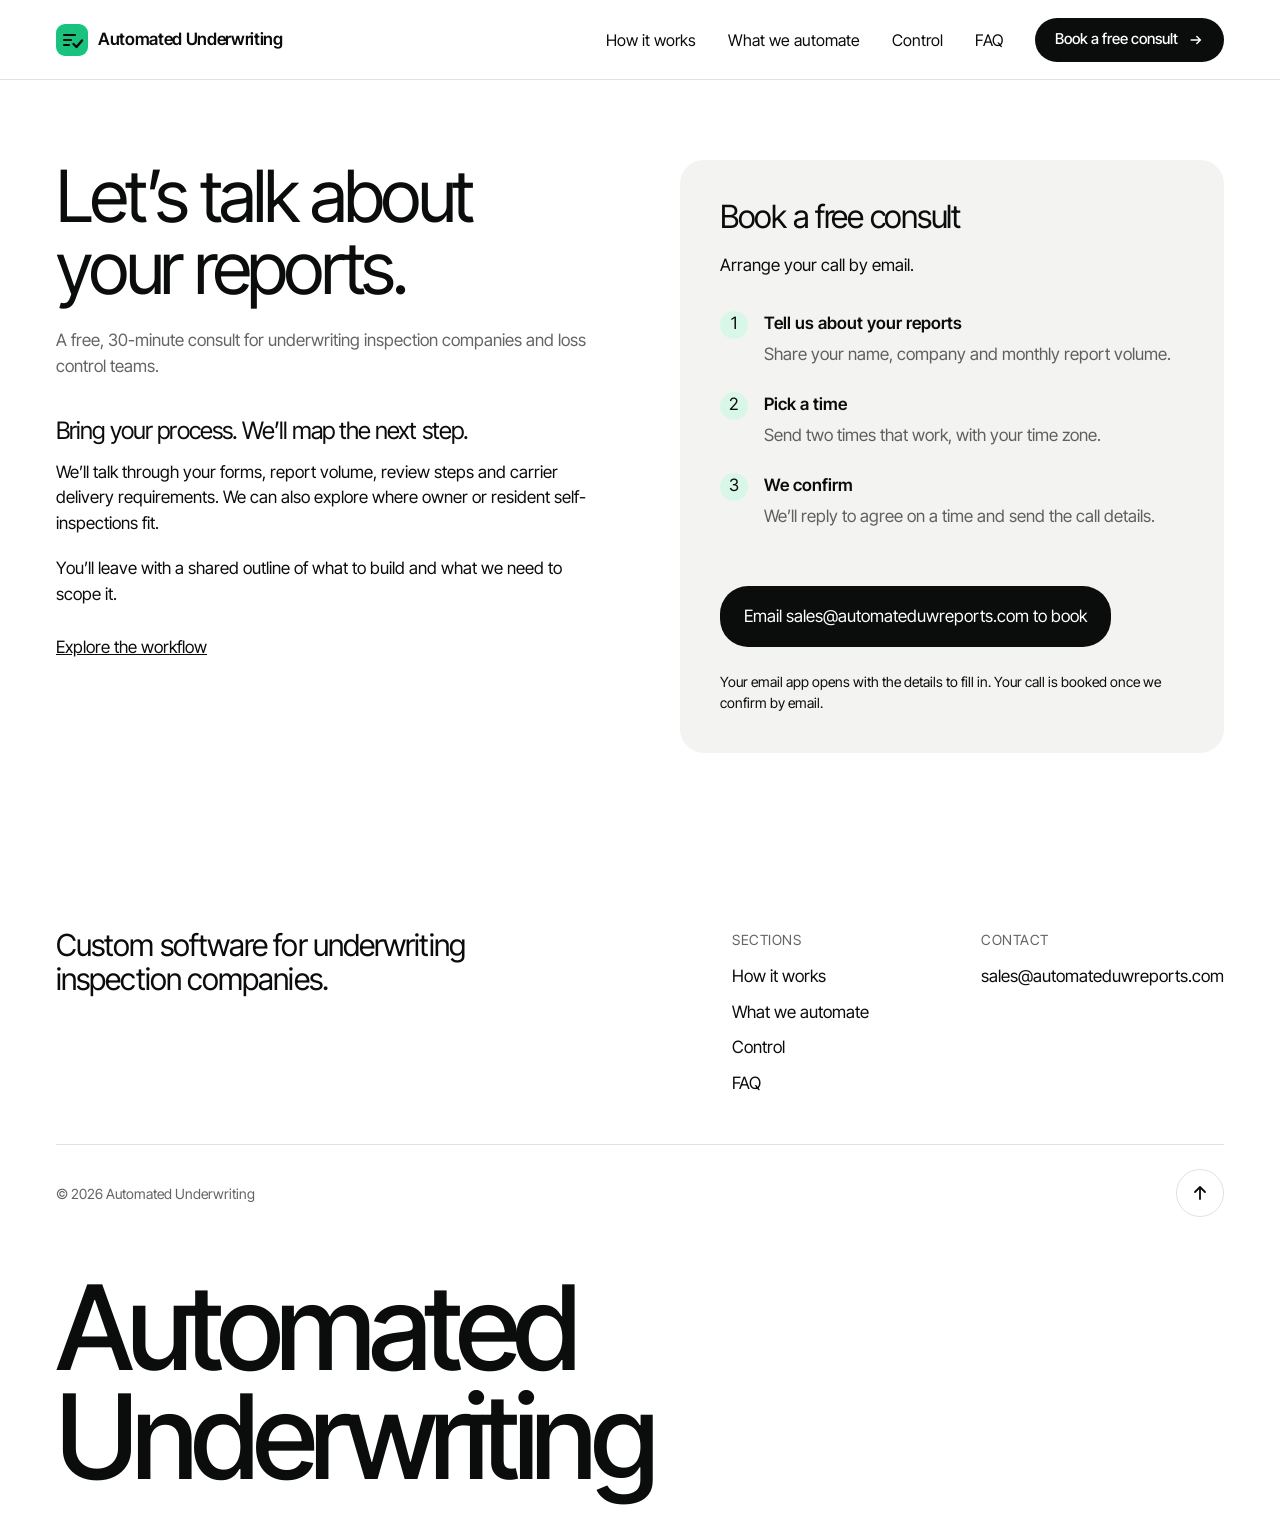
==== book/index.html @ 65e5fcd8 "Publish landing page: carrier integrations, self-inspection, every form type, Book a free consult Bu" ====
<!doctype html>
<html lang="en">
<head>
<meta charset="utf-8">
<meta name="viewport" content="width=device-width, initial-scale=1">
<title>Book a free consult | Automated Underwriting</title>
<meta name="description" content="A 30-minute conversation about your inspection reports, carrier requirements and review process.">
<meta property="og:title" content="Book a free consult | Automated Underwriting">
<meta property="og:description" content="A 30-minute conversation about your inspection reports, carrier requirements and review process.">
<meta property="og:type" content="website">
<meta property="og:url" content="https://automateduwreports.com/book/">
<meta name="theme-color" content="#0B0C0C">
<link rel="canonical" href="https://automateduwreports.com/book/">
<link rel="icon" href="/favicon.svg" type="image/svg+xml">
<link rel="preload" href="/assets/fonts/inter-tight-latin.woff2" as="font" type="font/woff2" crossorigin>
<style>@font-face{font-family:"Inter Tight";font-style:normal;font-weight:400 600;font-display:swap;src:url("/assets/fonts/inter-tight-latin.woff2") format("woff2")}:root{--aur-paper:#FFFFFF;--aur-ink:#0B0C0C;--aur-ink-muted:rgba(11,12,12,.64);--aur-ink-faint:rgba(11,12,12,.5);--aur-mist:#F3F4F2;--aur-line:rgba(11,12,12,.12);--aur-night:#0B0C0C;--aur-night-2:#17191A;--aur-on-night:#FFFFFF;--aur-on-night-muted:rgba(255,255,255,.66);--aur-line-night:rgba(255,255,255,.16);--aur-signal:#19C37D;--aur-signal-soft:#D9F7E8;--aur-signal-wash:linear-gradient(100deg,#19C37D 0%,#7FE0B0 48%,#E3FAEE 100%);--aur-deep:#0E2A22;--aur-font:"Inter Tight","Helvetica Neue",Arial,sans-serif;--aur-t-display:clamp(2.5rem,5vw + 1rem,4.5rem);--aur-t-heading:clamp(2rem,3vw + 1rem,3rem);--aur-t-sub:clamp(1.5rem,1vw + 1.1rem,2rem);--aur-t-title:1.375rem;--aur-t-body:1.0625rem;--aur-t-small:.875rem;--aur-s-1:4px;--aur-s-2:8px;--aur-s-3:16px;--aur-s-4:24px;--aur-s-5:32px;--aur-s-6:48px;--aur-s-7:64px;--aur-s-8:112px;--aur-margin:56px;--aur-max:1328px;--aur-gutter:16px;--aur-section:var(--aur-s-8);--aur-section-inner:var(--aur-s-7);--aur-measure-head:880px;--aur-measure-lead:640px;--aur-header:80px;--aur-r-sm:8px;--aur-r-md:16px;--aur-r-lg:24px;--aur-r-xl:32px;--aur-r-pill:999px;--aur-shadow:0 2px 8px rgba(11,12,12,.08);--aur-ease:cubic-bezier(.16,1,.3,1);--aur-focus:0 0 0 3px var(--aur-paper),0 0 0 6px #0B7A4C;}@media (max-width:767px){:root{--aur-margin:24px;--aur-section:72px;--aur-section-inner:48px;--aur-header:68px;}}*,*::before,*::after{box-sizing:border-box;}html{scroll-behavior:smooth;scroll-padding-top:calc(var(--aur-header) + 16px);-webkit-text-size-adjust:100%;}body{margin:0;font-family:var(--aur-font);font-size:var(--aur-t-body);line-height:1.5;color:var(--aur-ink);background:var(--aur-paper);-webkit-font-smoothing:antialiased;text-rendering:auto;}img,svg{display:block;max-width:100%;}h1,h2,h3,p,ul{margin:0;}ul{padding:0;list-style:none;}a{color:inherit;}:focus-visible{outline:none;box-shadow:var(--aur-focus);border-radius:var(--aur-r-sm);}.wrap{width:100%;max-width:calc(var(--aur-max) + 2 * var(--aur-margin));margin:0 auto;padding:0 var(--aur-margin);}.skip{position:absolute;left:16px;top:-60px;z-index:100;padding:12px 20px;background:var(--aur-ink);color:var(--aur-paper);border-radius:var(--aur-r-pill);text-decoration:none;}.skip:focus{top:16px;}h1{font-size:var(--aur-t-display);font-weight:400;line-height:1;letter-spacing:-.045em;}h2{font-size:var(--aur-t-heading);font-weight:400;line-height:1.04;letter-spacing:-.04em;}h3{font-size:var(--aur-t-title);font-weight:500;line-height:1.2;letter-spacing:-.01em;}.lead{color:var(--aur-ink-muted);max-width:var(--aur-measure-lead);text-wrap:wrap;}h1{text-wrap:balance;}.label-short{display:none;}.dark .lead{color:var(--aur-on-night-muted);}section{padding:var(--aur-section) 0;}.intro .lead{margin:var(--aur-s-4) auto 0;}.btn{position:relative;isolation:isolate;display:inline-flex;align-items:center;gap:10px;min-height:56px;padding:0 28px;border-radius:var(--aur-r-pill);color:var(--aur-paper);font-weight:500;font-size:1rem;text-decoration:none;white-space:nowrap;}.btn::before{content:"";position:absolute;inset:0;z-index:-1;border-radius:inherit;background:var(--aur-ink);transition:transform .4s var(--aur-ease),background-color .3s;}.btn:hover::before{transform:scale(1.06,1.12);}.btn-arrow{width:20px;height:20px;transition:transform .4s var(--aur-ease);}.btn:hover .btn-arrow{transform:translateX(3px);}.btn:focus-visible{box-shadow:var(--aur-focus);border-radius:var(--aur-r-pill);}.btn-small{min-height:44px;padding:0 20px;font-size:.9375rem;}.btn-small .btn-arrow{width:16px;height:16px;}.actions{display:flex;flex-wrap:wrap;gap:var(--aur-s-3);justify-content:center;margin-top:var(--aur-s-5);}.site-header{position:fixed;inset:0 0 auto;z-index:50;height:var(--aur-header);display:flex;align-items:center;background:var(--aur-paper);border-bottom:1px solid var(--aur-line);}.site-header .wrap{display:flex;align-items:center;justify-content:space-between;gap:var(--aur-s-4);}.brand{display:flex;align-items:center;gap:10px;text-decoration:none;font-weight:600;font-size:1.0625rem;letter-spacing:-.02em;}.mark{width:32px;height:32px;flex:none;}.site-nav{display:flex;align-items:center;gap:var(--aur-s-5);}.site-nav > a:not(.btn){text-decoration:none;font-size:1rem;color:var(--aur-ink);padding:6px 0;background:linear-gradient(currentColor,currentColor) 0 100% / 0 1px no-repeat;transition:background-size .4s var(--aur-ease);}.site-nav > a:not(.btn):hover{background-size:100% 1px;}.menu-btn{display:none;}.hero{padding-top:calc(var(--aur-header) + 88px);padding-bottom:var(--aur-section);}.hero-text{text-align:center;max-width:var(--aur-measure-head);margin:0 auto;}.hero .lead{margin:var(--aur-s-4) auto 0;font-size:1.125rem;}.control .wrap{display:grid;grid-template-columns:5fr 7fr;align-items:center;gap:var(--aur-s-7);}.control .lead{margin-top:var(--aur-s-4);}.cta-text .btn{margin-top:var(--aur-s-5);}@media (prefers-reduced-motion:reduce){html{scroll-behavior:auto;}*,*::before,*::after{animation:none !important;transition:none !important;}}@media (max-width:1023px){.site-nav{gap:var(--aur-s-4);}.site-nav > a:not(.btn):nth-child(3){display:none;}.control .wrap{grid-template-columns:1fr 1fr;gap:var(--aur-s-6);}}@media (max-width:767px){.brand span{font-size:.9375rem;max-width:9.5em;line-height:1.15;}.menu-btn{display:grid;place-content:center;gap:6px;width:48px;height:48px;border:1px solid var(--aur-line);border-radius:50%;background:var(--aur-paper);cursor:pointer;padding:0;}.menu-btn span{display:block;width:18px;height:1.6px;background:var(--aur-ink);transition:transform .3s var(--aur-ease);}.menu-btn[aria-expanded="true"] span:first-child{transform:translateY(3.8px) rotate(45deg);}.menu-btn[aria-expanded="true"] span:last-child{transform:translateY(-3.8px) rotate(-45deg);}.js .site-nav{position:absolute;top:calc(var(--aur-header) - 4px);left:12px;right:12px;flex-direction:column;align-items:stretch;gap:0;padding:var(--aur-s-3) var(--aur-s-4) var(--aur-s-4);background:var(--aur-paper);border-radius:var(--aur-r-lg);box-shadow:var(--aur-shadow);visibility:hidden;opacity:0;transform:translateY(-8px);transition:opacity .3s,transform .4s var(--aur-ease),visibility 0s .4s;}.js .site-nav.open{visibility:visible;opacity:1;transform:none;transition:opacity .3s,transform .4s var(--aur-ease);}.site-nav > a:not(.btn),.site-nav > a:not(.btn):nth-child(3){display:block;padding:14px 0;font-size:1.125rem;border-bottom:1px solid var(--aur-line);background:none;}.site-nav .btn{margin-top:var(--aur-s-4);justify-content:center;min-height:52px;}html:not(.js) .menu-btn{display:none;}html:not(.js) .site-header{position:static;height:auto;padding:12px 0;}html:not(.js) .site-header .wrap{flex-wrap:wrap;}html:not(.js) .site-nav{flex-wrap:wrap;gap:12px 20px;}html:not(.js) .hero{padding-top:48px;}.hero{padding-top:calc(var(--aur-header) + 48px);}.hero .lead{font-size:1.0625rem;}.actions{margin-top:var(--aur-s-4);}.control .wrap{grid-template-columns:1fr;}.btn-email .label-long{display:none;}.btn-email .label-short{display:inline;}}picture{display:block;}picture img{display:block;width:100%;height:auto;}.product-screen{overflow:hidden;border-radius:10px;box-shadow:none;border:1px solid rgba(11,12,12,.1);}.hero-showcase{display:grid;grid-template-columns:1.9fr 1fr;gap:16px;margin-top:64px;text-align:left;}.hero-product{padding:28px;background:var(--aur-signal-soft);border-radius:24px;}.visual-label{display:flex;justify-content:space-between;font-size:.875rem;margin-bottom:22px;}.hero-product > p{font-size:.8rem;color:var(--aur-ink-muted);margin-top:16px;}.hero-property{position:relative;border-radius:24px;overflow:hidden;min-width:0;}.hero-property .photo,.hero-property img{width:100%;height:100%;object-fit:cover;}.hero-note{position:absolute;bottom:20px;left:20px;right:20px;background:white;border-radius:14px;padding:20px;display:flex;align-items:center;gap:12px;}.hero-note strong{font-size:1rem;font-weight:500;}.hero-note p{color:var(--aur-ink-muted);font-size:.875rem;margin-top:4px;}.approval-dot{background:var(--aur-signal);width:36px;height:36px;border-radius:50%;display:grid;place-items:center;flex:none;}.bento li > .product-screen{margin-bottom:28px;}.brand-flow{display:grid;gap:20px;padding:24px;font-size:1.25rem;}.brand-flow span{padding:22px 26px;border-radius:16px;background:white;box-shadow:var(--aur-shadow);width:fit-content;}.brand-flow span:nth-child(2){margin-left:48px;}.brand-flow span:last-child{margin-left:20px;background:var(--aur-deep);color:white;}@media (max-width:1023px){.hero-showcase{grid-template-columns:1fr;}.hero-property{display:none;}}@media (max-width:767px){.hero-showcase{margin-top:40px;}.hero-product{padding:16px;border-radius:16px;}.visual-label{font-size:.7rem;margin-bottom:16px;}.hero-product > p{font-size:.7rem;}.hero-property{display:block;height:260px;border-radius:16px;}.hero-note{padding:14px;left:14px;right:14px;bottom:14px;}}.approval-dot{font-size:0;}.approval-dot::after{content:"";width:12px;height:7px;border-left:2px solid currentColor;border-bottom:2px solid currentColor;transform:rotate(-45deg);}.imagery-note{margin:20px auto 0;text-align:center;font-size:.75rem;color:var(--aur-ink-muted);}.hero-property img{object-position:center 55%;}.hero-showcase{grid-template-columns:1.6fr 1fr;}@media (max-width:1023px){.hero-showcase{grid-template-columns:1fr;}}@media (max-width:767px){.hero-property{height:360px;}.hero-property img{object-position:center 52%;}.imagery-note{text-align:left;line-height:1.5;}}.hero-property > .photo{position:absolute;inset:0;}.js .step-panel[data-hidden]{display:none}.booking{padding-top:160px}.booking-layout{display:grid;grid-template-columns:1fr 1fr;gap:80px;align-items:start}.booking-intro h1{font-size:var(--aur-t-display);line-height:1;letter-spacing:-.045em;font-weight:400;margin-bottom:24px}.booking-intro h2{font-size:1.5rem;margin-top:40px;margin-bottom:16px}.booking-intro p+p{margin-top:20px}.booking-intro>a{display:inline-block;margin-top:28px}.booking-panel{background:var(--aur-mist);padding:40px;border-radius:24px;min-width:0}.booking-panel h2{font-size:2rem;margin-bottom:20px}.booking-steps{list-style:none;counter-reset:booking;padding:0;margin:32px 0}.booking-steps li{counter-increment:booking;position:relative;padding:0 0 24px 44px}.booking-steps li::before{content:counter(booking);position:absolute;left:0;top:0;width:28px;height:28px;border-radius:50%;background:var(--aur-signal-soft);text-align:center;color:var(--aur-ink)}.booking-steps strong,.booking-steps span{display:block}.booking-steps span{margin-top:6px;color:var(--aur-ink-muted)}.booking-email{display:inline-block;max-width:100%;overflow-wrap:anywhere;background:var(--aur-ink);color:white;padding:18px 24px;border-radius:28px;text-decoration:none}.booking-help{font-size:.875rem;margin-top:24px}.booking-panel iframe{width:100%;border:0}.booking-panel [data-au-funnel]{min-height:480px}.booking-help .booking-email{margin-top:12px}@media(max-width:1023px){.booking-layout{gap:32px}.booking-panel{padding:24px}}@media(max-width:767px){.booking-layout{grid-template-columns:1fr}.booking{padding-top:120px}.booking-intro h1{font-size:2.5rem}.booking-panel{padding:24px}}</style>
<link rel="stylesheet" href="/styles.min.css" media="print" onload="this.media='all'">
<noscript><link rel="stylesheet" href="/styles.min.css"></noscript>
<script>document.documentElement.classList.add("js")</script>
</head>
<body>
<a class="skip" href="#main">Skip to content</a>
<header class="site-header" id="top">
  <div class="wrap">
    <a class="brand" href="/" aria-label="Automated Underwriting, back to top"><svg class="mark " viewBox="0 0 32 32" aria-hidden="true"><rect width="32" height="32" rx="9" fill="#19C37D"/><path d="M8 11h11M8 16h7M8 21h5" stroke="#0B0C0C" stroke-width="2.2" stroke-linecap="round"/><path d="m17.5 20 3 3 5.5-6.5" fill="none" stroke="#0B0C0C" stroke-width="2.4" stroke-linecap="round" stroke-linejoin="round"/></svg><span>Automated Underwriting</span></a>
    <button class="menu-btn" type="button" aria-expanded="false" aria-controls="site-nav" aria-label="Menu"><span></span><span></span></button>
    <nav class="site-nav" id="site-nav" aria-label="Main">
      <a href="/#how">How it works</a>
      <a href="/#automated">What we automate</a>
      <a href="/#control">Control</a>
      <a href="/#faq">FAQ</a>
      <a class="btn btn-small" data-primary-cta href="/book/"><span>Book a free consult</span><svg class="btn-arrow" viewBox="0 0 20 20" aria-hidden="true"><path d="M4 10h11m-4-4.5L15.5 10 11 14.5" fill="none" stroke="currentColor" stroke-width="1.8" stroke-linecap="round" stroke-linejoin="round"/></svg></a>
    </nav>
  </div>
</header>
<main id="main">
<section class="booking"><div class="wrap booking-layout">
      <div class="booking-intro"><h1>Let’s talk about your reports.</h1><p class="lead">A free, 30-minute consult for underwriting inspection companies and loss control teams.</p>
      <h2>Bring your process. We’ll map the next step.</h2><p>We’ll talk through your forms, report volume, review steps and carrier delivery requirements. We can also explore where owner or resident self-inspections fit.</p><p>You’ll leave with a shared outline of what to build and what we need to scope it.</p><a href="/">Explore the workflow</a></div>
      <div class="booking-panel"><h2>Book a free consult</h2><p>Arrange your call by email.</p><ol class="booking-steps"><li><strong>Tell us about your reports</strong><span>Share your name, company and monthly report volume.</span></li><li><strong>Pick a time</strong><span>Send two times that work, with your time zone.</span></li><li><strong>We confirm</strong><span>We’ll reply to agree on a time and send the call details.</span></li></ol><a class="booking-email" href="mailto:sales@automateduwreports.com?subject=Book%20a%20free%20consult&amp;body=Hello%2C%20I%20would%20like%20to%20book%20a%2030-minute%20consult.%0A%0AName%3A%20%0ACompany%3A%20%0AReports%20per%20month%3A%20%0ATime%201%20(with%20time%20zone)%3A%20%0ATime%202%20(with%20time%20zone)%3A%20%0A%0AAbout%20our%20reports%3A%20">Email sales@automateduwreports.com to book</a><p class="booking-help">Your email app opens with the details to fill in. Your call is booked once we confirm by email.</p></div>
    </div></section>
</main>
<footer class="site-footer">
  <div class="wrap">
    <div class="foot-top">
      <p class="foot-tagline">Custom software for underwriting inspection companies.</p>
      <nav class="foot-cols" aria-label="Footer">
        <div><p class="foot-title">Sections</p><a href="/#how">How it works</a><a href="/#automated">What we automate</a><a href="/#control">Control</a><a href="/#faq">FAQ</a></div>
        <div><p class="foot-title">Contact</p><a href="mailto:sales@automateduwreports.com">sales@automateduwreports.com</a></div>
      </nav>
    </div>
    <div class="foot-bottom">
      <p class="copyright">© 2026 Automated Underwriting</p>
      <a class="to-top" href="#top" aria-label="Back to top"><svg viewBox="0 0 20 20" aria-hidden="true"><path d="M10 16V4m-5 5 5-5 5 5" fill="none" stroke="currentColor" stroke-width="1.8" stroke-linecap="round" stroke-linejoin="round"/></svg></a>
    </div>
    <p class="wordmark" aria-hidden="true">Automated<br>Underwriting</p>
  </div>
</footer>
<script src="/site.js" defer></script>
</body>
</html>
---- styles.min.css ----
.dark{background:var(--aur-night);color:var(--aur-on-night);}.dark p{color:var(--aur-on-night-muted);}.intro{text-align:center;max-width:var(--aur-measure-head);margin:0 auto var(--aur-section-inner);}.problem-cards{display:grid;grid-template-columns:repeat(4,1fr);gap:var(--aur-gutter);}.problem-cards li{background:var(--aur-night-2);border:1px solid var(--aur-line-night);border-radius:var(--aur-r-lg);padding:var(--aur-s-5);min-height:280px;display:flex;flex-direction:column;}.problem-cards .icon{width:40px;height:40px;color:var(--aur-signal);margin-bottom:auto;}.problem-cards h3{margin-top:var(--aur-s-6);}.problem-cards p{margin-top:var(--aur-s-2);font-size:1rem;}.step-tabs{display:grid;grid-template-columns:repeat(4,1fr);gap:var(--aur-gutter);margin-bottom:var(--aur-s-4);}.step-tab{appearance:none;border:0;background:none;padding:0 0 6px;font:inherit;font-size:1rem;font-weight:500;color:var(--aur-ink-muted);text-align:left;cursor:pointer;transition:color .3s;}.step-tab[aria-selected="true"],.step-tab:hover{color:var(--aur-ink);}.step-tab .bar{display:block;height:2px;background:var(--aur-line);margin-bottom:var(--aur-s-3);overflow:hidden;}.step-tab .bar span{display:block;height:100%;width:0;background:var(--aur-ink);}.step-tab[aria-selected="true"] .bar span{width:100%;}.step-panel{display:grid;grid-template-columns:5fr 6fr;align-items:center;gap:var(--aur-s-6);min-height:560px;padding:var(--aur-s-7);border-radius:var(--aur-r-lg);background:var(--aur-signal-soft);}.step-panel[data-hidden]{display:none;}.step-panel h3{font-size:var(--aur-t-heading);font-weight:400;line-height:1.04;letter-spacing:-.04em;}.step-panel p{margin-top:var(--aur-s-4);font-size:1.125rem;color:var(--aur-ink);max-width:440px;}.step-mock{max-width:520px;justify-self:end;width:100%;}html:not(.js) .step-tabs{display:none;}html:not(.js) .step-panel[data-hidden]{display:grid;}html:not(.js) .step-panel + .step-panel{margin-top:var(--aur-gutter);}.bento{display:grid;grid-template-columns:repeat(3,1fr);gap:var(--aur-gutter);}.bento li{background:var(--aur-mist);border-radius:var(--aur-r-lg);padding:var(--aur-s-5);display:flex;flex-direction:column;justify-content:flex-end;min-height:260px;transition:transform .4s var(--aur-ease);}.bento li:hover{transform:translateY(-4px);}.bento p{margin-top:var(--aur-s-2);color:var(--aur-ink-muted);}.bento .icon{width:36px;height:36px;margin-bottom:auto;padding-bottom:var(--aur-s-5);box-sizing:content-box;color:#0B7A4C;}.bento .wide{grid-column:span 2;flex-direction:row;align-items:center;gap:var(--aur-s-5);background:var(--aur-signal-soft);}.bento .wide > div:last-child{flex:1;}.bento .wide h3{font-size:var(--aur-t-sub);font-weight:400;letter-spacing:-.03em;}.bento-mock{flex:0 0 52%;order:2;}.control{background:var(--aur-paper);}.ticks{margin-top:var(--aur-s-5);display:grid;gap:var(--aur-s-3);}.ticks li{display:flex;align-items:center;gap:12px;font-weight:500;}.ticks svg{width:22px;height:22px;flex:none;fill:var(--aur-signal);stroke:var(--aur-ink);}.control-mock{background:var(--aur-deep);border-radius:var(--aur-r-xl);padding:var(--aur-s-7) var(--aur-s-6);}.audience .intro{margin-bottom:var(--aur-s-7);}.audience-cols{display:grid;grid-template-columns:repeat(3,1fr);gap:var(--aur-gutter);border-top:1px solid var(--aur-line-night);}.audience-cols li{padding:var(--aur-s-5) var(--aur-s-5) 0 0;}.audience-cols h3{font-size:var(--aur-t-sub);font-weight:400;letter-spacing:-.03em;line-height:1.1;}.audience-cols p{margin-top:var(--aur-s-3);}.faq-list{max-width:var(--aur-max);border-top:1px solid var(--aur-line);}.faq details{border-bottom:1px solid var(--aur-line);}.faq summary{display:flex;align-items:center;justify-content:space-between;gap:var(--aur-s-4);padding:var(--aur-s-4) 0;cursor:pointer;list-style:none;font-size:1.5rem;letter-spacing:-.02em;line-height:1.25;}.faq summary::-webkit-details-marker{display:none;}.faq-toggle{flex:none;width:40px;height:40px;border:1px solid var(--aur-line);border-radius:50%;display:grid;place-items:center;transition:background-color .3s,color .3s,border-color .3s;}.faq-toggle svg{width:20px;height:20px;transition:transform .4s var(--aur-ease);}.faq summary:hover .faq-toggle{border-color:var(--aur-ink);}.faq details[open] .faq-toggle{background:var(--aur-ink);border-color:var(--aur-ink);color:var(--aur-paper);}.faq details[open] .faq-toggle svg{transform:rotate(180deg);}.faq details p{padding:0 0 var(--aur-s-5);max-width:760px;color:var(--aur-ink-muted);}.faq details p a{color:var(--aur-ink);}.faq .intro{margin-bottom:var(--aur-s-6);}.cta{padding-top:0;padding-bottom:var(--aur-s-7);}.cta-card{display:grid;grid-template-columns:1fr 1fr;align-items:center;gap:var(--aur-s-5);border-radius:var(--aur-r-lg);background:var(--aur-signal-soft);padding:var(--aur-s-7);min-height:360px;overflow:hidden;}.cta-text h2{max-width:620px;}.cta-text p{margin-top:var(--aur-s-3);font-size:1.125rem;}.site-footer{padding:var(--aur-s-7) 0 var(--aur-s-5);background:var(--aur-paper);overflow:hidden;}.foot-top{display:flex;justify-content:space-between;gap:var(--aur-s-6);padding-bottom:var(--aur-s-6);border-bottom:1px solid var(--aur-line);}.foot-tagline{font-size:var(--aur-t-sub);letter-spacing:-.03em;line-height:1.1;max-width:460px;}.foot-cols{display:flex;gap:var(--aur-s-8);}.foot-cols div{display:flex;flex-direction:column;gap:10px;}.foot-title{font-size:var(--aur-t-small);text-transform:uppercase;letter-spacing:.04em;color:var(--aur-ink-muted);margin-bottom:4px;}.foot-cols a{text-decoration:none;}.foot-cols a:hover{text-decoration:underline;text-underline-offset:3px;}.foot-bottom{display:flex;justify-content:space-between;align-items:center;padding:var(--aur-s-4) 0;}.copyright{font-size:var(--aur-t-small);color:var(--aur-ink-muted);}.to-top{width:48px;height:48px;border:1px solid var(--aur-line);border-radius:50%;display:grid;place-items:center;transition:background-color .3s,color .3s;}.to-top svg{width:20px;height:20px;}.to-top:hover{background:var(--aur-ink);color:var(--aur-paper);}.wordmark{font-size:clamp(2.75rem,9.2vw,8.75rem);line-height:.92;letter-spacing:-.055em;font-weight:500;margin-top:var(--aur-s-5);}@media (max-width:1023px){.problem-cards{grid-template-columns:repeat(2,1fr);}.step-panel{padding:var(--aur-s-6);gap:var(--aur-s-5);min-height:480px;}.bento{grid-template-columns:repeat(2,1fr);}.bento .wide{flex-direction:column-reverse;align-items:stretch;}.bento-mock{flex:none;max-width:440px;align-self:center;width:100%;}.cta-card{padding:var(--aur-s-6);}.foot-cols{gap:var(--aur-s-6);}}@media (max-width:767px){.problem-cards{display:flex;overflow-x:auto;scroll-snap-type:x mandatory;gap:12px;margin-left:calc(-1 * var(--aur-margin));margin-right:calc(-1 * var(--aur-margin));padding:0 var(--aur-margin) 8px;scroll-padding:0 var(--aur-margin);scrollbar-width:none;}.problem-cards::-webkit-scrollbar{display:none;}.problem-cards li{flex:0 0 82%;scroll-snap-align:start;}.problem-cards li{min-height:240px;padding:var(--aur-s-4);}.step-tabs{grid-template-columns:repeat(4,1fr);gap:8px;}.step-tab{font-size:0;padding:0;}.step-tab .bar{margin:0;height:3px;}.step-panel{grid-template-columns:1fr;gap:var(--aur-s-5);min-height:0;padding:var(--aur-s-5) var(--aur-s-4);}.step-mock{justify-self:center;}.bento{grid-template-columns:1fr;}.bento .wide{grid-column:auto;}.bento li{min-height:0;padding:var(--aur-s-4);}.control-mock{padding:var(--aur-s-5) var(--aur-s-4);border-radius:var(--aur-r-lg);}.audience-cols{grid-template-columns:1fr;border-top:0;gap:0;}.audience-cols li{border-top:1px solid var(--aur-line-night);padding:var(--aur-s-4) 0 var(--aur-s-5);}.faq summary{font-size:1.125rem;padding:20px 0;}.faq-toggle{width:36px;height:36px;}.cta-card{grid-template-columns:1fr;padding:var(--aur-s-5) var(--aur-s-4);min-height:0;}.cta-chips{display:none;}.foot-top{flex-direction:column;gap:var(--aur-s-5);}.foot-cols{flex-direction:column;gap:var(--aur-s-5);}}.problem-photo{position:relative;margin-bottom:24px;border-radius:24px;overflow:hidden;}.problem-photo img{height:360px;object-fit:cover;object-position:center 55%;}.problem-photo p{position:absolute;bottom:24px;left:24px;padding:10px 16px;background:var(--aur-night);color:white;border-radius:30px;font-size:.875rem;}.step-panel{grid-template-columns:4fr 7fr;gap:32px;padding:48px;}.step-mock{max-width:760px;}.bento .wide{grid-column:span 3;}.bento-mock{flex-basis:60%;}.bento li:not(.wide){grid-column:span 1;}.bento{grid-template-columns:repeat(4,1fr);}.bento .wide{grid-column:span 4;}.bento li:not(.wide){grid-column:span 2;}.control-mock{padding:32px;}.audience-cols{border:0;gap:24px;}.audience-cols li{padding:0;}.audience-cols .photo{margin-bottom:28px;border-radius:16px;overflow:hidden;}.audience-cols img{aspect-ratio:4/3;object-fit:cover;}@media (max-width:1023px){.step-panel{padding:32px;}.bento .wide{flex-direction:column-reverse;}.bento-mock{max-width:760px;}}@media (max-width:767px){.problem-photo img{height:280px;}.problem-photo p{left:16px;bottom:16px;font-size:.75rem;}.step-panel{grid-template-columns:1fr;padding:28px 20px;}.bento{grid-template-columns:1fr;}.bento .wide,.bento li:not(.wide){grid-column:auto;}.control-mock{padding:20px;}.audience-cols{gap:36px;}.audience-cols li{border:0;padding:0;}.audience-cols .photo{margin-bottom:20px;}}.step-mock > .photo{border-radius:16px;overflow:hidden;}.step-mock > .photo img{aspect-ratio:1.35;object-fit:cover;}main>section:not(.hero){contain:layout paint}@media(min-width:768px) and (prefers-reduced-motion:no-preference){.motion .reveal{opacity:0;transform:translateY(12px);transition:opacity .3s ease,transform .3s ease}.motion .reveal.in{opacity:1;transform:none}}@media(prefers-reduced-motion:reduce){.motion .reveal{opacity:1;transform:none}}.feature-layout{display:grid;grid-template-columns:5fr 7fr;gap:64px;align-items:center}.feature-layout h2{margin-bottom:24px}.feature-layout p+p{margin-top:20px}.feature-visual{background:var(--aur-mist);padding:32px;border-radius:24px;overflow:hidden}.feature-visual img{display:block;width:100%;height:auto;border-radius:12px}.integrations .feature-visual{background:#18372c}.phone-visual{background:#d9f7e8}.form-families{display:grid;grid-template-columns:repeat(3,1fr);gap:32px;margin-top:48px}.form-families article{border-top:1px solid var(--aur-line);padding-top:24px}.form-families h3{margin-bottom:16px}.form-families summary{cursor:pointer;margin-top:20px;text-decoration:underline;text-underline-offset:4px}.form-families details p{margin-top:12px}@media(max-width:1023px){.feature-layout{gap:32px}}@media(max-width:767px){.feature-layout,.form-families{grid-template-columns:1fr}.feature-visual{padding:16px}.form-families{gap:28px;margin-top:32px}.feature-layout{gap:32px}}.phone-visual{max-width:400px;justify-self:center;width:100%;padding:0;background:transparent}.phone-visual .product-screen{border:0}.phone-visual img{border-radius:24px}
---- styles.min.css ----
.dark{background:var(--aur-night);color:var(--aur-on-night);}.dark p{color:var(--aur-on-night-muted);}.intro{text-align:center;max-width:var(--aur-measure-head);margin:0 auto var(--aur-section-inner);}.problem-cards{display:grid;grid-template-columns:repeat(4,1fr);gap:var(--aur-gutter);}.problem-cards li{background:var(--aur-night-2);border:1px solid var(--aur-line-night);border-radius:var(--aur-r-lg);padding:var(--aur-s-5);min-height:280px;display:flex;flex-direction:column;}.problem-cards .icon{width:40px;height:40px;color:var(--aur-signal);margin-bottom:auto;}.problem-cards h3{margin-top:var(--aur-s-6);}.problem-cards p{margin-top:var(--aur-s-2);font-size:1rem;}.step-tabs{display:grid;grid-template-columns:repeat(4,1fr);gap:var(--aur-gutter);margin-bottom:var(--aur-s-4);}.step-tab{appearance:none;border:0;background:none;padding:0 0 6px;font:inherit;font-size:1rem;font-weight:500;color:var(--aur-ink-muted);text-align:left;cursor:pointer;transition:color .3s;}.step-tab[aria-selected="true"],.step-tab:hover{color:var(--aur-ink);}.step-tab .bar{display:block;height:2px;background:var(--aur-line);margin-bottom:var(--aur-s-3);overflow:hidden;}.step-tab .bar span{display:block;height:100%;width:0;background:var(--aur-ink);}.step-tab[aria-selected="true"] .bar span{width:100%;}.step-panel{display:grid;grid-template-columns:5fr 6fr;align-items:center;gap:var(--aur-s-6);min-height:560px;padding:var(--aur-s-7);border-radius:var(--aur-r-lg);background:var(--aur-signal-soft);}.step-panel[data-hidden]{display:none;}.step-panel h3{font-size:var(--aur-t-heading);font-weight:400;line-height:1.04;letter-spacing:-.04em;}.step-panel p{margin-top:var(--aur-s-4);font-size:1.125rem;color:var(--aur-ink);max-width:440px;}.step-mock{max-width:520px;justify-self:end;width:100%;}html:not(.js) .step-tabs{display:none;}html:not(.js) .step-panel[data-hidden]{display:grid;}html:not(.js) .step-panel + .step-panel{margin-top:var(--aur-gutter);}.bento{display:grid;grid-template-columns:repeat(3,1fr);gap:var(--aur-gutter);}.bento li{background:var(--aur-mist);border-radius:var(--aur-r-lg);padding:var(--aur-s-5);display:flex;flex-direction:column;justify-content:flex-end;min-height:260px;transition:transform .4s var(--aur-ease);}.bento li:hover{transform:translateY(-4px);}.bento p{margin-top:var(--aur-s-2);color:var(--aur-ink-muted);}.bento .icon{width:36px;height:36px;margin-bottom:auto;padding-bottom:var(--aur-s-5);box-sizing:content-box;color:#0B7A4C;}.bento .wide{grid-column:span 2;flex-direction:row;align-items:center;gap:var(--aur-s-5);background:var(--aur-signal-soft);}.bento .wide > div:last-child{flex:1;}.bento .wide h3{font-size:var(--aur-t-sub);font-weight:400;letter-spacing:-.03em;}.bento-mock{flex:0 0 52%;order:2;}.control{background:var(--aur-paper);}.ticks{margin-top:var(--aur-s-5);display:grid;gap:var(--aur-s-3);}.ticks li{display:flex;align-items:center;gap:12px;font-weight:500;}.ticks svg{width:22px;height:22px;flex:none;fill:var(--aur-signal);stroke:var(--aur-ink);}.control-mock{background:var(--aur-deep);border-radius:var(--aur-r-xl);padding:var(--aur-s-7) var(--aur-s-6);}.audience .intro{margin-bottom:var(--aur-s-7);}.audience-cols{display:grid;grid-template-columns:repeat(3,1fr);gap:var(--aur-gutter);border-top:1px solid var(--aur-line-night);}.audience-cols li{padding:var(--aur-s-5) var(--aur-s-5) 0 0;}.audience-cols h3{font-size:var(--aur-t-sub);font-weight:400;letter-spacing:-.03em;line-height:1.1;}.audience-cols p{margin-top:var(--aur-s-3);}.faq-list{max-width:var(--aur-max);border-top:1px solid var(--aur-line);}.faq details{border-bottom:1px solid var(--aur-line);}.faq summary{display:flex;align-items:center;justify-content:space-between;gap:var(--aur-s-4);padding:var(--aur-s-4) 0;cursor:pointer;list-style:none;font-size:1.5rem;letter-spacing:-.02em;line-height:1.25;}.faq summary::-webkit-details-marker{display:none;}.faq-toggle{flex:none;width:40px;height:40px;border:1px solid var(--aur-line);border-radius:50%;display:grid;place-items:center;transition:background-color .3s,color .3s,border-color .3s;}.faq-toggle svg{width:20px;height:20px;transition:transform .4s var(--aur-ease);}.faq summary:hover .faq-toggle{border-color:var(--aur-ink);}.faq details[open] .faq-toggle{background:var(--aur-ink);border-color:var(--aur-ink);color:var(--aur-paper);}.faq details[open] .faq-toggle svg{transform:rotate(180deg);}.faq details p{padding:0 0 var(--aur-s-5);max-width:760px;color:var(--aur-ink-muted);}.faq details p a{color:var(--aur-ink);}.faq .intro{margin-bottom:var(--aur-s-6);}.cta{padding-top:0;padding-bottom:var(--aur-s-7);}.cta-card{display:grid;grid-template-columns:1fr 1fr;align-items:center;gap:var(--aur-s-5);border-radius:var(--aur-r-lg);background:var(--aur-signal-soft);padding:var(--aur-s-7);min-height:360px;overflow:hidden;}.cta-text h2{max-width:620px;}.cta-text p{margin-top:var(--aur-s-3);font-size:1.125rem;}.site-footer{padding:var(--aur-s-7) 0 var(--aur-s-5);background:var(--aur-paper);overflow:hidden;}.foot-top{display:flex;justify-content:space-between;gap:var(--aur-s-6);padding-bottom:var(--aur-s-6);border-bottom:1px solid var(--aur-line);}.foot-tagline{font-size:var(--aur-t-sub);letter-spacing:-.03em;line-height:1.1;max-width:460px;}.foot-cols{display:flex;gap:var(--aur-s-8);}.foot-cols div{display:flex;flex-direction:column;gap:10px;}.foot-title{font-size:var(--aur-t-small);text-transform:uppercase;letter-spacing:.04em;color:var(--aur-ink-muted);margin-bottom:4px;}.foot-cols a{text-decoration:none;}.foot-cols a:hover{text-decoration:underline;text-underline-offset:3px;}.foot-bottom{display:flex;justify-content:space-between;align-items:center;padding:var(--aur-s-4) 0;}.copyright{font-size:var(--aur-t-small);color:var(--aur-ink-muted);}.to-top{width:48px;height:48px;border:1px solid var(--aur-line);border-radius:50%;display:grid;place-items:center;transition:background-color .3s,color .3s;}.to-top svg{width:20px;height:20px;}.to-top:hover{background:var(--aur-ink);color:var(--aur-paper);}.wordmark{font-size:clamp(2.75rem,9.2vw,8.75rem);line-height:.92;letter-spacing:-.055em;font-weight:500;margin-top:var(--aur-s-5);}@media (max-width:1023px){.problem-cards{grid-template-columns:repeat(2,1fr);}.step-panel{padding:var(--aur-s-6);gap:var(--aur-s-5);min-height:480px;}.bento{grid-template-columns:repeat(2,1fr);}.bento .wide{flex-direction:column-reverse;align-items:stretch;}.bento-mock{flex:none;max-width:440px;align-self:center;width:100%;}.cta-card{padding:var(--aur-s-6);}.foot-cols{gap:var(--aur-s-6);}}@media (max-width:767px){.problem-cards{display:flex;overflow-x:auto;scroll-snap-type:x mandatory;gap:12px;margin-left:calc(-1 * var(--aur-margin));margin-right:calc(-1 * var(--aur-margin));padding:0 var(--aur-margin) 8px;scroll-padding:0 var(--aur-margin);scrollbar-width:none;}.problem-cards::-webkit-scrollbar{display:none;}.problem-cards li{flex:0 0 82%;scroll-snap-align:start;}.problem-cards li{min-height:240px;padding:var(--aur-s-4);}.step-tabs{grid-template-columns:repeat(4,1fr);gap:8px;}.step-tab{font-size:0;padding:0;}.step-tab .bar{margin:0;height:3px;}.step-panel{grid-template-columns:1fr;gap:var(--aur-s-5);min-height:0;padding:var(--aur-s-5) var(--aur-s-4);}.step-mock{justify-self:center;}.bento{grid-template-columns:1fr;}.bento .wide{grid-column:auto;}.bento li{min-height:0;padding:var(--aur-s-4);}.control-mock{padding:var(--aur-s-5) var(--aur-s-4);border-radius:var(--aur-r-lg);}.audience-cols{grid-template-columns:1fr;border-top:0;gap:0;}.audience-cols li{border-top:1px solid var(--aur-line-night);padding:var(--aur-s-4) 0 var(--aur-s-5);}.faq summary{font-size:1.125rem;padding:20px 0;}.faq-toggle{width:36px;height:36px;}.cta-card{grid-template-columns:1fr;padding:var(--aur-s-5) var(--aur-s-4);min-height:0;}.cta-chips{display:none;}.foot-top{flex-direction:column;gap:var(--aur-s-5);}.foot-cols{flex-direction:column;gap:var(--aur-s-5);}}.problem-photo{position:relative;margin-bottom:24px;border-radius:24px;overflow:hidden;}.problem-photo img{height:360px;object-fit:cover;object-position:center 55%;}.problem-photo p{position:absolute;bottom:24px;left:24px;padding:10px 16px;background:var(--aur-night);color:white;border-radius:30px;font-size:.875rem;}.step-panel{grid-template-columns:4fr 7fr;gap:32px;padding:48px;}.step-mock{max-width:760px;}.bento .wide{grid-column:span 3;}.bento-mock{flex-basis:60%;}.bento li:not(.wide){grid-column:span 1;}.bento{grid-template-columns:repeat(4,1fr);}.bento .wide{grid-column:span 4;}.bento li:not(.wide){grid-column:span 2;}.control-mock{padding:32px;}.audience-cols{border:0;gap:24px;}.audience-cols li{padding:0;}.audience-cols .photo{margin-bottom:28px;border-radius:16px;overflow:hidden;}.audience-cols img{aspect-ratio:4/3;object-fit:cover;}@media (max-width:1023px){.step-panel{padding:32px;}.bento .wide{flex-direction:column-reverse;}.bento-mock{max-width:760px;}}@media (max-width:767px){.problem-photo img{height:280px;}.problem-photo p{left:16px;bottom:16px;font-size:.75rem;}.step-panel{grid-template-columns:1fr;padding:28px 20px;}.bento{grid-template-columns:1fr;}.bento .wide,.bento li:not(.wide){grid-column:auto;}.control-mock{padding:20px;}.audience-cols{gap:36px;}.audience-cols li{border:0;padding:0;}.audience-cols .photo{margin-bottom:20px;}}.step-mock > .photo{border-radius:16px;overflow:hidden;}.step-mock > .photo img{aspect-ratio:1.35;object-fit:cover;}main>section:not(.hero){contain:layout paint}@media(min-width:768px) and (prefers-reduced-motion:no-preference){.motion .reveal{opacity:0;transform:translateY(12px);transition:opacity .3s ease,transform .3s ease}.motion .reveal.in{opacity:1;transform:none}}@media(prefers-reduced-motion:reduce){.motion .reveal{opacity:1;transform:none}}.feature-layout{display:grid;grid-template-columns:5fr 7fr;gap:64px;align-items:center}.feature-layout h2{margin-bottom:24px}.feature-layout p+p{margin-top:20px}.feature-visual{background:var(--aur-mist);padding:32px;border-radius:24px;overflow:hidden}.feature-visual img{display:block;width:100%;height:auto;border-radius:12px}.integrations .feature-visual{background:#18372c}.phone-visual{background:#d9f7e8}.form-families{display:grid;grid-template-columns:repeat(3,1fr);gap:32px;margin-top:48px}.form-families article{border-top:1px solid var(--aur-line);padding-top:24px}.form-families h3{margin-bottom:16px}.form-families summary{cursor:pointer;margin-top:20px;text-decoration:underline;text-underline-offset:4px}.form-families details p{margin-top:12px}@media(max-width:1023px){.feature-layout{gap:32px}}@media(max-width:767px){.feature-layout,.form-families{grid-template-columns:1fr}.feature-visual{padding:16px}.form-families{gap:28px;margin-top:32px}.feature-layout{gap:32px}}.phone-visual{max-width:400px;justify-self:center;width:100%;padding:0;background:transparent}.phone-visual .product-screen{border:0}.phone-visual img{border-radius:24px}
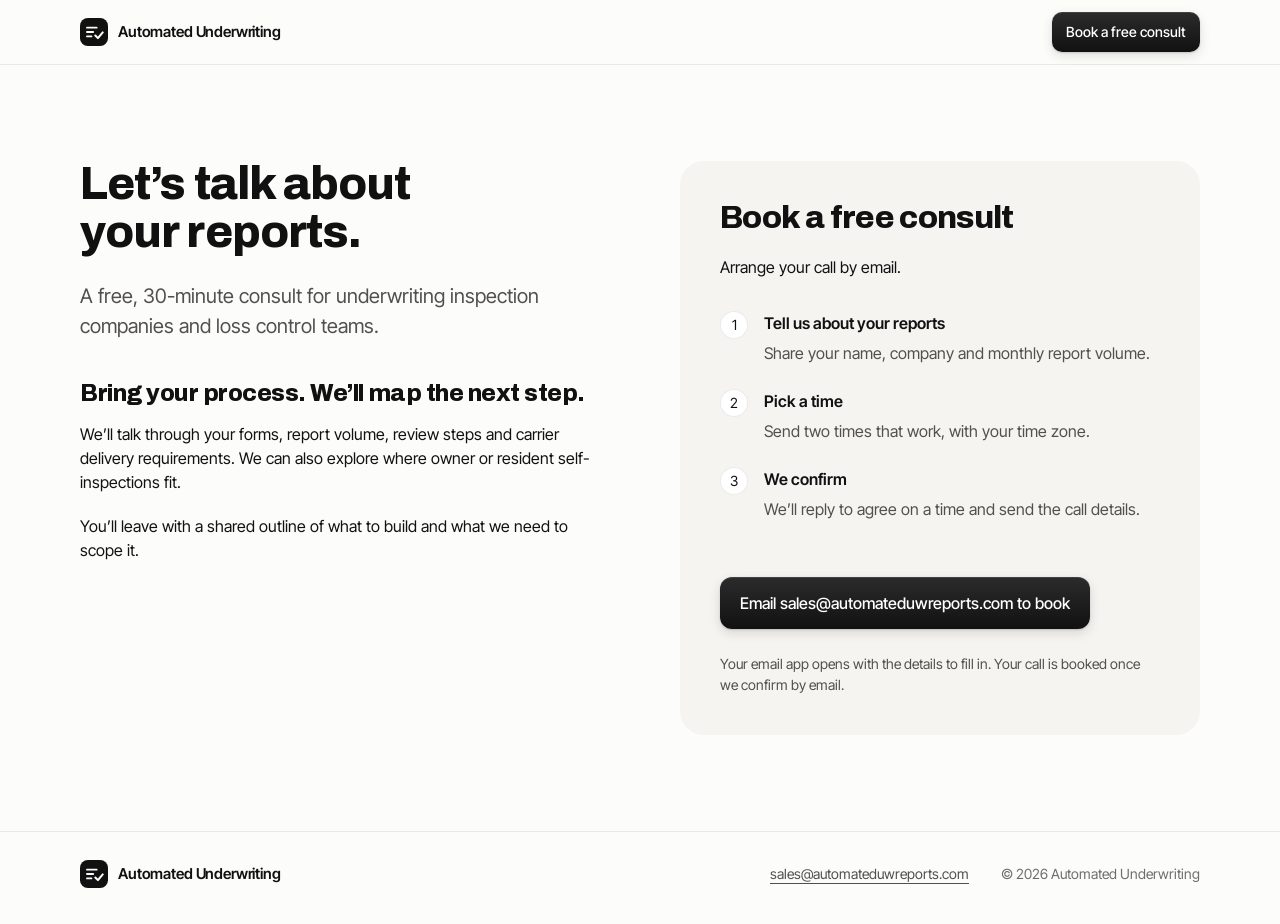
==== commit ee8916f1: "Publish the homepage with James's messaging (#2888) Built from jimmydenero/insurance-underwriting-so" ====
--- a/book/index.html
+++ b/book/index.html
@@ -9,53 +9,36 @@
 <meta property="og:description" content="A 30-minute conversation about your inspection reports, carrier requirements and review process.">
 <meta property="og:type" content="website">
 <meta property="og:url" content="https://automateduwreports.com/book/">
-<meta name="theme-color" content="#0B0C0C">
+<meta name="theme-color" content="#FCFCFA">
 <link rel="canonical" href="https://automateduwreports.com/book/">
 <link rel="icon" href="/favicon.svg" type="image/svg+xml">
+<link rel="preload" href="/assets/fonts/archivo-800-latin.woff2" as="font" type="font/woff2" crossorigin>
 <link rel="preload" href="/assets/fonts/inter-tight-latin.woff2" as="font" type="font/woff2" crossorigin>
-<style>@font-face{font-family:"Inter Tight";font-style:normal;font-weight:400 600;font-display:swap;src:url("/assets/fonts/inter-tight-latin.woff2") format("woff2")}:root{--aur-paper:#FFFFFF;--aur-ink:#0B0C0C;--aur-ink-muted:rgba(11,12,12,.64);--aur-ink-faint:rgba(11,12,12,.5);--aur-mist:#F3F4F2;--aur-line:rgba(11,12,12,.12);--aur-night:#0B0C0C;--aur-night-2:#17191A;--aur-on-night:#FFFFFF;--aur-on-night-muted:rgba(255,255,255,.66);--aur-line-night:rgba(255,255,255,.16);--aur-signal:#19C37D;--aur-signal-soft:#D9F7E8;--aur-signal-wash:linear-gradient(100deg,#19C37D 0%,#7FE0B0 48%,#E3FAEE 100%);--aur-deep:#0E2A22;--aur-font:"Inter Tight","Helvetica Neue",Arial,sans-serif;--aur-t-display:clamp(2.5rem,5vw + 1rem,4.5rem);--aur-t-heading:clamp(2rem,3vw + 1rem,3rem);--aur-t-sub:clamp(1.5rem,1vw + 1.1rem,2rem);--aur-t-title:1.375rem;--aur-t-body:1.0625rem;--aur-t-small:.875rem;--aur-s-1:4px;--aur-s-2:8px;--aur-s-3:16px;--aur-s-4:24px;--aur-s-5:32px;--aur-s-6:48px;--aur-s-7:64px;--aur-s-8:112px;--aur-margin:56px;--aur-max:1328px;--aur-gutter:16px;--aur-section:var(--aur-s-8);--aur-section-inner:var(--aur-s-7);--aur-measure-head:880px;--aur-measure-lead:640px;--aur-header:80px;--aur-r-sm:8px;--aur-r-md:16px;--aur-r-lg:24px;--aur-r-xl:32px;--aur-r-pill:999px;--aur-shadow:0 2px 8px rgba(11,12,12,.08);--aur-ease:cubic-bezier(.16,1,.3,1);--aur-focus:0 0 0 3px var(--aur-paper),0 0 0 6px #0B7A4C;}@media (max-width:767px){:root{--aur-margin:24px;--aur-section:72px;--aur-section-inner:48px;--aur-header:68px;}}*,*::before,*::after{box-sizing:border-box;}html{scroll-behavior:smooth;scroll-padding-top:calc(var(--aur-header) + 16px);-webkit-text-size-adjust:100%;}body{margin:0;font-family:var(--aur-font);font-size:var(--aur-t-body);line-height:1.5;color:var(--aur-ink);background:var(--aur-paper);-webkit-font-smoothing:antialiased;text-rendering:auto;}img,svg{display:block;max-width:100%;}h1,h2,h3,p,ul{margin:0;}ul{padding:0;list-style:none;}a{color:inherit;}:focus-visible{outline:none;box-shadow:var(--aur-focus);border-radius:var(--aur-r-sm);}.wrap{width:100%;max-width:calc(var(--aur-max) + 2 * var(--aur-margin));margin:0 auto;padding:0 var(--aur-margin);}.skip{position:absolute;left:16px;top:-60px;z-index:100;padding:12px 20px;background:var(--aur-ink);color:var(--aur-paper);border-radius:var(--aur-r-pill);text-decoration:none;}.skip:focus{top:16px;}h1{font-size:var(--aur-t-display);font-weight:400;line-height:1;letter-spacing:-.045em;}h2{font-size:var(--aur-t-heading);font-weight:400;line-height:1.04;letter-spacing:-.04em;}h3{font-size:var(--aur-t-title);font-weight:500;line-height:1.2;letter-spacing:-.01em;}.lead{color:var(--aur-ink-muted);max-width:var(--aur-measure-lead);text-wrap:wrap;}h1{text-wrap:balance;}.label-short{display:none;}.dark .lead{color:var(--aur-on-night-muted);}section{padding:var(--aur-section) 0;}.intro .lead{margin:var(--aur-s-4) auto 0;}.btn{position:relative;isolation:isolate;display:inline-flex;align-items:center;gap:10px;min-height:56px;padding:0 28px;border-radius:var(--aur-r-pill);color:var(--aur-paper);font-weight:500;font-size:1rem;text-decoration:none;white-space:nowrap;}.btn::before{content:"";position:absolute;inset:0;z-index:-1;border-radius:inherit;background:var(--aur-ink);transition:transform .4s var(--aur-ease),background-color .3s;}.btn:hover::before{transform:scale(1.06,1.12);}.btn-arrow{width:20px;height:20px;transition:transform .4s var(--aur-ease);}.btn:hover .btn-arrow{transform:translateX(3px);}.btn:focus-visible{box-shadow:var(--aur-focus);border-radius:var(--aur-r-pill);}.btn-small{min-height:44px;padding:0 20px;font-size:.9375rem;}.btn-small .btn-arrow{width:16px;height:16px;}.actions{display:flex;flex-wrap:wrap;gap:var(--aur-s-3);justify-content:center;margin-top:var(--aur-s-5);}.site-header{position:fixed;inset:0 0 auto;z-index:50;height:var(--aur-header);display:flex;align-items:center;background:var(--aur-paper);border-bottom:1px solid var(--aur-line);}.site-header .wrap{display:flex;align-items:center;justify-content:space-between;gap:var(--aur-s-4);}.brand{display:flex;align-items:center;gap:10px;text-decoration:none;font-weight:600;font-size:1.0625rem;letter-spacing:-.02em;}.mark{width:32px;height:32px;flex:none;}.site-nav{display:flex;align-items:center;gap:var(--aur-s-5);}.site-nav > a:not(.btn){text-decoration:none;font-size:1rem;color:var(--aur-ink);padding:6px 0;background:linear-gradient(currentColor,currentColor) 0 100% / 0 1px no-repeat;transition:background-size .4s var(--aur-ease);}.site-nav > a:not(.btn):hover{background-size:100% 1px;}.menu-btn{display:none;}.hero{padding-top:calc(var(--aur-header) + 88px);padding-bottom:var(--aur-section);}.hero-text{text-align:center;max-width:var(--aur-measure-head);margin:0 auto;}.hero .lead{margin:var(--aur-s-4) auto 0;font-size:1.125rem;}.control .wrap{display:grid;grid-template-columns:5fr 7fr;align-items:center;gap:var(--aur-s-7);}.control .lead{margin-top:var(--aur-s-4);}.cta-text .btn{margin-top:var(--aur-s-5);}@media (prefers-reduced-motion:reduce){html{scroll-behavior:auto;}*,*::before,*::after{animation:none !important;transition:none !important;}}@media (max-width:1023px){.site-nav{gap:var(--aur-s-4);}.site-nav > a:not(.btn):nth-child(3){display:none;}.control .wrap{grid-template-columns:1fr 1fr;gap:var(--aur-s-6);}}@media (max-width:767px){.brand span{font-size:.9375rem;max-width:9.5em;line-height:1.15;}.menu-btn{display:grid;place-content:center;gap:6px;width:48px;height:48px;border:1px solid var(--aur-line);border-radius:50%;background:var(--aur-paper);cursor:pointer;padding:0;}.menu-btn span{display:block;width:18px;height:1.6px;background:var(--aur-ink);transition:transform .3s var(--aur-ease);}.menu-btn[aria-expanded="true"] span:first-child{transform:translateY(3.8px) rotate(45deg);}.menu-btn[aria-expanded="true"] span:last-child{transform:translateY(-3.8px) rotate(-45deg);}.js .site-nav{position:absolute;top:calc(var(--aur-header) - 4px);left:12px;right:12px;flex-direction:column;align-items:stretch;gap:0;padding:var(--aur-s-3) var(--aur-s-4) var(--aur-s-4);background:var(--aur-paper);border-radius:var(--aur-r-lg);box-shadow:var(--aur-shadow);visibility:hidden;opacity:0;transform:translateY(-8px);transition:opacity .3s,transform .4s var(--aur-ease),visibility 0s .4s;}.js .site-nav.open{visibility:visible;opacity:1;transform:none;transition:opacity .3s,transform .4s var(--aur-ease);}.site-nav > a:not(.btn),.site-nav > a:not(.btn):nth-child(3){display:block;padding:14px 0;font-size:1.125rem;border-bottom:1px solid var(--aur-line);background:none;}.site-nav .btn{margin-top:var(--aur-s-4);justify-content:center;min-height:52px;}html:not(.js) .menu-btn{display:none;}html:not(.js) .site-header{position:static;height:auto;padding:12px 0;}html:not(.js) .site-header .wrap{flex-wrap:wrap;}html:not(.js) .site-nav{flex-wrap:wrap;gap:12px 20px;}html:not(.js) .hero{padding-top:48px;}.hero{padding-top:calc(var(--aur-header) + 48px);}.hero .lead{font-size:1.0625rem;}.actions{margin-top:var(--aur-s-4);}.control .wrap{grid-template-columns:1fr;}.btn-email .label-long{display:none;}.btn-email .label-short{display:inline;}}picture{display:block;}picture img{display:block;width:100%;height:auto;}.product-screen{overflow:hidden;border-radius:10px;box-shadow:none;border:1px solid rgba(11,12,12,.1);}.hero-showcase{display:grid;grid-template-columns:1.9fr 1fr;gap:16px;margin-top:64px;text-align:left;}.hero-product{padding:28px;background:var(--aur-signal-soft);border-radius:24px;}.visual-label{display:flex;justify-content:space-between;font-size:.875rem;margin-bottom:22px;}.hero-product > p{font-size:.8rem;color:var(--aur-ink-muted);margin-top:16px;}.hero-property{position:relative;border-radius:24px;overflow:hidden;min-width:0;}.hero-property .photo,.hero-property img{width:100%;height:100%;object-fit:cover;}.hero-note{position:absolute;bottom:20px;left:20px;right:20px;background:white;border-radius:14px;padding:20px;display:flex;align-items:center;gap:12px;}.hero-note strong{font-size:1rem;font-weight:500;}.hero-note p{color:var(--aur-ink-muted);font-size:.875rem;margin-top:4px;}.approval-dot{background:var(--aur-signal);width:36px;height:36px;border-radius:50%;display:grid;place-items:center;flex:none;}.bento li > .product-screen{margin-bottom:28px;}.brand-flow{display:grid;gap:20px;padding:24px;font-size:1.25rem;}.brand-flow span{padding:22px 26px;border-radius:16px;background:white;box-shadow:var(--aur-shadow);width:fit-content;}.brand-flow span:nth-child(2){margin-left:48px;}.brand-flow span:last-child{margin-left:20px;background:var(--aur-deep);color:white;}@media (max-width:1023px){.hero-showcase{grid-template-columns:1fr;}.hero-property{display:none;}}@media (max-width:767px){.hero-showcase{margin-top:40px;}.hero-product{padding:16px;border-radius:16px;}.visual-label{font-size:.7rem;margin-bottom:16px;}.hero-product > p{font-size:.7rem;}.hero-property{display:block;height:260px;border-radius:16px;}.hero-note{padding:14px;left:14px;right:14px;bottom:14px;}}.approval-dot{font-size:0;}.approval-dot::after{content:"";width:12px;height:7px;border-left:2px solid currentColor;border-bottom:2px solid currentColor;transform:rotate(-45deg);}.imagery-note{margin:20px auto 0;text-align:center;font-size:.75rem;color:var(--aur-ink-muted);}.hero-property img{object-position:center 55%;}.hero-showcase{grid-template-columns:1.6fr 1fr;}@media (max-width:1023px){.hero-showcase{grid-template-columns:1fr;}}@media (max-width:767px){.hero-property{height:360px;}.hero-property img{object-position:center 52%;}.imagery-note{text-align:left;line-height:1.5;}}.hero-property > .photo{position:absolute;inset:0;}.js .step-panel[data-hidden]{display:none}.booking{padding-top:160px}.booking-layout{display:grid;grid-template-columns:1fr 1fr;gap:80px;align-items:start}.booking-intro h1{font-size:var(--aur-t-display);line-height:1;letter-spacing:-.045em;font-weight:400;margin-bottom:24px}.booking-intro h2{font-size:1.5rem;margin-top:40px;margin-bottom:16px}.booking-intro p+p{margin-top:20px}.booking-intro>a{display:inline-block;margin-top:28px}.booking-panel{background:var(--aur-mist);padding:40px;border-radius:24px;min-width:0}.booking-panel h2{font-size:2rem;margin-bottom:20px}.booking-steps{list-style:none;counter-reset:booking;padding:0;margin:32px 0}.booking-steps li{counter-increment:booking;position:relative;padding:0 0 24px 44px}.booking-steps li::before{content:counter(booking);position:absolute;left:0;top:0;width:28px;height:28px;border-radius:50%;background:var(--aur-signal-soft);text-align:center;color:var(--aur-ink)}.booking-steps strong,.booking-steps span{display:block}.booking-steps span{margin-top:6px;color:var(--aur-ink-muted)}.booking-email{display:inline-block;max-width:100%;overflow-wrap:anywhere;background:var(--aur-ink);color:white;padding:18px 24px;border-radius:28px;text-decoration:none}.booking-help{font-size:.875rem;margin-top:24px}.booking-panel iframe{width:100%;border:0}.booking-panel [data-au-funnel]{min-height:480px}.booking-help .booking-email{margin-top:12px}@media(max-width:1023px){.booking-layout{gap:32px}.booking-panel{padding:24px}}@media(max-width:767px){.booking-layout{grid-template-columns:1fr}.booking{padding-top:120px}.booking-intro h1{font-size:2.5rem}.booking-panel{padding:24px}}</style>
+<style>@font-face{font-family:"Inter Tight";font-style:normal;font-weight:400 600;font-display:swap;src:url("/assets/fonts/inter-tight-latin.woff2") format("woff2")}@font-face{font-family:"Archivo";font-style:normal;font-weight:800;font-display:swap;src:url("/assets/fonts/archivo-800-latin.woff2") format("woff2")}:root{--aur-page:#FCFCFA;--aur-card:#FFFFFF;--aur-panel:#F5F4F1;--aur-ink:#111111;--aur-ink-2:#2B2B2B;--aur-text:#52504C;--aur-muted:#706E69;--aur-line:rgba(0,0,0,.08);--aur-on-ink:#FCFCFA;--aur-on-ink-text:#B5B3AE;--aur-on-ink-muted:#8E8C87;--aur-on-ink-line:rgba(255,255,255,.14);--aur-display:"Archivo","Helvetica Neue",Arial,sans-serif;--aur-font:"Inter Tight","Helvetica Neue",Arial,sans-serif;--aur-t-hero:clamp(2.5rem,3.4vw + 1.4rem,4rem);--aur-t-heading:clamp(2rem,2vw + 1.25rem,3rem);--aur-t-lead:clamp(1.125rem,.5vw + 1rem,1.25rem);--aur-t-small:.875rem;--aur-max:1120px;--aur-gutter:32px;--aur-section:160px;--aur-header:64px;--aur-r-small:10px;--aur-r-button:12px;--aur-r-card:16px;--aur-r-panel:24px;--aur-shadow-card:0 1px 2px rgba(17,17,17,.04),0 8px 20px rgba(17,17,17,.05),0 28px 56px rgba(17,17,17,.07);--aur-shadow-button:0 1px 2px rgba(17,17,17,.16),0 4px 12px rgba(17,17,17,.12),inset 0 1px 0 rgba(255,255,255,.1);--aur-focus:0 0 0 2px var(--aur-page),0 0 0 4px var(--aur-ink);}@media (max-width:767px){:root{--aur-gutter:24px;--aur-section:96px;--aur-header:60px;}}*,*::before,*::after{box-sizing:border-box;}html{-webkit-text-size-adjust:100%;scroll-padding-top:calc(var(--aur-header) + 16px);}body{margin:0;font-family:var(--aur-font);font-size:1rem;line-height:1.5;color:var(--aur-ink);background:var(--aur-page);-webkit-font-smoothing:antialiased;}img,svg{display:block;max-width:100%;}h1,h2,h3,p,ol,figure{margin:0;}a{color:inherit;}:focus-visible{outline:none;box-shadow:var(--aur-focus);border-radius:6px;}.wrap{width:100%;max-width:calc(var(--aur-max) + 2 * var(--aur-gutter));margin:0 auto;padding:0 var(--aur-gutter);}.skip{position:absolute;left:16px;top:-64px;z-index:100;padding:10px 16px;background:var(--aur-ink);color:#FFFFFF;border-radius:var(--aur-r-small);text-decoration:none;}.skip:focus{top:12px;}h1,h2{font-family:var(--aur-display);font-weight:800;line-height:1.05;letter-spacing:-.02em;color:var(--aur-ink);text-wrap:balance;}h1{font-size:var(--aur-t-hero);}h2{font-size:var(--aur-t-heading);}.headline{color:var(--aur-text);}.headline strong{display:block;color:var(--aur-ink);font-weight:inherit;}.eyebrow{font-family:var(--aur-font);font-size:var(--aur-t-small);font-weight:400;line-height:1.4;letter-spacing:0;color:var(--aur-muted);}.lead{font-size:var(--aur-t-lead);line-height:1.5;color:var(--aur-text);text-wrap:pretty;}.btn{display:inline-flex;align-items:center;justify-content:center;gap:8px;min-height:48px;padding:0 20px;border-radius:var(--aur-r-button);background:linear-gradient(180deg,var(--aur-ink-2),var(--aur-ink));color:#FFFFFF;font-size:1rem;font-weight:500;line-height:1.2;text-decoration:none;white-space:nowrap;box-shadow:var(--aur-shadow-button);transition:transform .2s ease,box-shadow .2s ease;}.btn:hover{transform:translateY(-1px);box-shadow:0 2px 4px rgba(17,17,17,.18),0 8px 20px rgba(17,17,17,.16),inset 0 1px 0 rgba(255,255,255,.1);}.btn:focus-visible{box-shadow:var(--aur-focus);border-radius:var(--aur-r-button);}.btn-arrow{width:18px;height:18px;transition:transform .2s ease;}.btn:hover .btn-arrow{transform:translateX(2px);}.btn-small{min-height:40px;padding:0 14px;border-radius:var(--aur-r-small);font-size:.875rem;}.site-header{position:sticky;top:0;z-index:50;background:rgba(252,252,250,.84);-webkit-backdrop-filter:saturate(1.8) blur(20px);backdrop-filter:saturate(1.8) blur(20px);border-bottom:1px solid var(--aur-line);}.site-header .wrap{display:flex;align-items:center;justify-content:space-between;gap:16px;height:var(--aur-header);}.brand{display:inline-flex;align-items:center;gap:10px;text-decoration:none;font-size:.9375rem;font-weight:600;line-height:1.15;letter-spacing:-.01em;color:var(--aur-ink);}.mark{width:28px;height:28px;flex:none;}.top{padding-top:96px;text-align:center;}.top .headline{max-width:17em;margin:16px auto 0;}.top .lead{max-width:34em;margin:24px auto 0;text-wrap:balance;}.actions{display:flex;flex-wrap:wrap;align-items:center;justify-content:center;gap:12px 24px;margin-top:36px;}.quiet-link{font-size:.9375rem;color:var(--aur-text);text-decoration-color:rgba(82,80,76,.4);text-underline-offset:4px;}.quiet-link:hover{color:var(--aur-ink);text-decoration-color:currentColor;}.frame{padding:8px;background:var(--aur-card);border:1px solid var(--aur-line);border-radius:var(--aur-r-card);box-shadow:var(--aur-shadow-card);}.frame-top{margin:72px auto 0;}.product-screen,.product-screen img{display:block;width:100%;height:auto;border-radius:9px;}.product-screen{overflow:hidden;}.note{margin-top:16px;font-size:.8125rem;color:var(--aur-muted);}@media (max-width:767px){.top{padding-top:56px;}.frame{padding:5px;border-radius:12px;}.product-screen,.product-screen img{border-radius:7px;}.frame-top{margin-top:48px;}.actions{flex-direction:column;gap:16px;margin-top:32px;}}@media (max-width:480px){.site-header .brand span{width:min-content;}}@media (max-width:359px){.site-header .brand span{display:none;}}@media (prefers-reduced-motion:reduce){*,*::before,*::after{transition:none !important;}.btn:hover,.btn:hover .btn-arrow{transform:none;}}.booking{padding-top:96px}.booking-layout{display:grid;grid-template-columns:1fr 1fr;gap:80px;align-items:start}.booking-intro h1{font-size:var(--aur-t-heading);margin-bottom:24px}.booking-intro h2{font-size:1.5rem;margin-top:40px;margin-bottom:16px}.booking-intro p+p{margin-top:20px}.booking-panel{background:var(--aur-panel);padding:40px;border-radius:var(--aur-r-panel);min-width:0}.booking-panel h2{font-size:2rem;margin-bottom:20px}.booking-steps{list-style:none;counter-reset:booking;padding:0;margin:32px 0}.booking-steps li{counter-increment:booking;position:relative;padding:0 0 24px 44px}.booking-steps li::before{content:counter(booking);position:absolute;left:0;top:0;width:28px;height:28px;border-radius:50%;background:var(--aur-card);border:1px solid var(--aur-line);line-height:26px;text-align:center;font-size:.875rem;color:var(--aur-ink)}.booking-steps strong,.booking-steps span{display:block}.booking-steps span{margin-top:6px;color:var(--aur-text)}.booking-email{display:inline-block;max-width:100%;overflow-wrap:anywhere;background:linear-gradient(180deg,var(--aur-ink-2),var(--aur-ink));color:white;padding:14px 20px;border-radius:var(--aur-r-button);box-shadow:var(--aur-shadow-button);font-weight:500;text-decoration:none}.booking-help{font-size:.875rem;margin-top:24px;color:var(--aur-text)}.booking-panel iframe{width:100%;border:0}.booking-help .booking-email{margin-top:12px}@media(max-width:1023px){.booking-layout{gap:32px}.booking-panel{padding:24px}}@media(max-width:767px){.booking-layout{grid-template-columns:1fr}.booking{padding-top:56px}.booking-panel{padding:24px;border-radius:20px}}.booking-calendar-layout{grid-template-columns:minmax(0,2fr) minmax(0,3fr);grid-template-rows:min-content 1fr;column-gap:48px;row-gap:0}.booking-calendar-layout .booking-intro{grid-column:1;grid-row:1}.booking-details{grid-column:1;grid-row:2;min-width:0;overflow-wrap:anywhere}.booking-details h2{font-size:1.5rem;margin:32px 0 16px}.booking-calendar{grid-column:2;grid-row:1 / 3;min-width:0}.booking-calendar>iframe{display:block;width:100%;height:700px;border:0;border-radius:16px}.booking-calendar .booking-help{overflow-wrap:anywhere}@media(max-width:767px){.booking-calendar-layout{grid-template-columns:minmax(0,1fr);grid-template-rows:auto;row-gap:32px}.booking-calendar-layout .booking-intro,.booking-details,.booking-calendar{grid-column:1;grid-row:auto}.booking-calendar{grid-row:2;margin-inline:-24px}.booking-calendar>iframe{height:760px;border-radius:0}.booking-calendar .booking-help{margin-inline:24px}.booking-details h2:first-child{margin-top:0}}#cal-booking{width:100%;min-height:700px;overflow:auto}#cal-booking>p{padding:24px;color:var(--aur-muted)}</style>
 <link rel="stylesheet" href="/styles.min.css" media="print" onload="this.media='all'">
 <noscript><link rel="stylesheet" href="/styles.min.css"></noscript>
-<script>document.documentElement.classList.add("js")</script>
 </head>
 <body>
 <a class="skip" href="#main">Skip to content</a>
-<header class="site-header" id="top">
+<header class="site-header">
   <div class="wrap">
-    <a class="brand" href="/" aria-label="Automated Underwriting, back to top"><svg class="mark " viewBox="0 0 32 32" aria-hidden="true"><rect width="32" height="32" rx="9" fill="#19C37D"/><path d="M8 11h11M8 16h7M8 21h5" stroke="#0B0C0C" stroke-width="2.2" stroke-linecap="round"/><path d="m17.5 20 3 3 5.5-6.5" fill="none" stroke="#0B0C0C" stroke-width="2.4" stroke-linecap="round" stroke-linejoin="round"/></svg><span>Automated Underwriting</span></a>
-    <button class="menu-btn" type="button" aria-expanded="false" aria-controls="site-nav" aria-label="Menu"><span></span><span></span></button>
-    <nav class="site-nav" id="site-nav" aria-label="Main">
-      <a href="/#how">How it works</a>
-      <a href="/#automated">What we automate</a>
-      <a href="/#control">Control</a>
-      <a href="/#faq">FAQ</a>
-      <a class="btn btn-small" data-primary-cta href="/book/"><span>Book a free consult</span><svg class="btn-arrow" viewBox="0 0 20 20" aria-hidden="true"><path d="M4 10h11m-4-4.5L15.5 10 11 14.5" fill="none" stroke="currentColor" stroke-width="1.8" stroke-linecap="round" stroke-linejoin="round"/></svg></a>
-    </nav>
+    <a class="brand" href="/" aria-label="Automated Underwriting, home"><svg class="mark" viewBox="0 0 32 32" aria-hidden="true"><rect width="32" height="32" rx="9" fill="#111111"/><path d="M8 11h11M8 16h7M8 21h5" stroke="#FCFCFA" stroke-width="2.2" stroke-linecap="round"/><path d="m17.5 20 3 3 5.5-6.5" fill="none" stroke="#FCFCFA" stroke-width="2.4" stroke-linecap="round" stroke-linejoin="round"/></svg><span>Automated Underwriting</span></a>
+    <a class="btn btn-small" data-primary-cta href="/book/">Book a free consult</a>
   </div>
 </header>
 <main id="main">
 <section class="booking"><div class="wrap booking-layout">
       <div class="booking-intro"><h1>Let’s talk about your reports.</h1><p class="lead">A free, 30-minute consult for underwriting inspection companies and loss control teams.</p>
-      <h2>Bring your process. We’ll map the next step.</h2><p>We’ll talk through your forms, report volume, review steps and carrier delivery requirements. We can also explore where owner or resident self-inspections fit.</p><p>You’ll leave with a shared outline of what to build and what we need to scope it.</p><a href="/">Explore the workflow</a></div>
+      <h2>Bring your process. We’ll map the next step.</h2><p>We’ll talk through your forms, report volume, review steps and carrier delivery requirements. We can also explore where owner or resident self-inspections fit.</p><p>You’ll leave with a shared outline of what to build and what we need to scope it.</p></div>
       <div class="booking-panel"><h2>Book a free consult</h2><p>Arrange your call by email.</p><ol class="booking-steps"><li><strong>Tell us about your reports</strong><span>Share your name, company and monthly report volume.</span></li><li><strong>Pick a time</strong><span>Send two times that work, with your time zone.</span></li><li><strong>We confirm</strong><span>We’ll reply to agree on a time and send the call details.</span></li></ol><a class="booking-email" href="mailto:sales@automateduwreports.com?subject=Book%20a%20free%20consult&amp;body=Hello%2C%20I%20would%20like%20to%20book%20a%2030-minute%20consult.%0A%0AName%3A%20%0ACompany%3A%20%0AReports%20per%20month%3A%20%0ATime%201%20(with%20time%20zone)%3A%20%0ATime%202%20(with%20time%20zone)%3A%20%0A%0AAbout%20our%20reports%3A%20">Email sales@automateduwreports.com to book</a><p class="booking-help">Your email app opens with the details to fill in. Your call is booked once we confirm by email.</p></div>
     </div></section>
 </main>
 <footer class="site-footer">
-  <div class="wrap">
-    <div class="foot-top">
-      <p class="foot-tagline">Custom software for underwriting inspection companies.</p>
-      <nav class="foot-cols" aria-label="Footer">
-        <div><p class="foot-title">Sections</p><a href="/#how">How it works</a><a href="/#automated">What we automate</a><a href="/#control">Control</a><a href="/#faq">FAQ</a></div>
-        <div><p class="foot-title">Contact</p><a href="mailto:sales@automateduwreports.com">sales@automateduwreports.com</a></div>
-      </nav>
-    </div>
-    <div class="foot-bottom">
-      <p class="copyright">© 2026 Automated Underwriting</p>
-      <a class="to-top" href="#top" aria-label="Back to top"><svg viewBox="0 0 20 20" aria-hidden="true"><path d="M10 16V4m-5 5 5-5 5 5" fill="none" stroke="currentColor" stroke-width="1.8" stroke-linecap="round" stroke-linejoin="round"/></svg></a>
-    </div>
-    <p class="wordmark" aria-hidden="true">Automated<br>Underwriting</p>
+  <div class="wrap foot">
+    <a class="brand" href="/" aria-label="Automated Underwriting, home"><svg class="mark" viewBox="0 0 32 32" aria-hidden="true"><rect width="32" height="32" rx="9" fill="#111111"/><path d="M8 11h11M8 16h7M8 21h5" stroke="#FCFCFA" stroke-width="2.2" stroke-linecap="round"/><path d="m17.5 20 3 3 5.5-6.5" fill="none" stroke="#FCFCFA" stroke-width="2.4" stroke-linecap="round" stroke-linejoin="round"/></svg><span>Automated Underwriting</span></a>
+    <a href="mailto:sales@automateduwreports.com">sales@automateduwreports.com</a>
+    <p class="copyright">© 2026 Automated Underwriting</p>
   </div>
 </footer>
-<script src="/site.js" defer></script>
 </body>
 </html>
--- a/styles.min.css
+++ b/styles.min.css
@@ -1 +1 @@
-.dark{background:var(--aur-night);color:var(--aur-on-night);}.dark p{color:var(--aur-on-night-muted);}.intro{text-align:center;max-width:var(--aur-measure-head);margin:0 auto var(--aur-section-inner);}.problem-cards{display:grid;grid-template-columns:repeat(4,1fr);gap:var(--aur-gutter);}.problem-cards li{background:var(--aur-night-2);border:1px solid var(--aur-line-night);border-radius:var(--aur-r-lg);padding:var(--aur-s-5);min-height:280px;display:flex;flex-direction:column;}.problem-cards .icon{width:40px;height:40px;color:var(--aur-signal);margin-bottom:auto;}.problem-cards h3{margin-top:var(--aur-s-6);}.problem-cards p{margin-top:var(--aur-s-2);font-size:1rem;}.step-tabs{display:grid;grid-template-columns:repeat(4,1fr);gap:var(--aur-gutter);margin-bottom:var(--aur-s-4);}.step-tab{appearance:none;border:0;background:none;padding:0 0 6px;font:inherit;font-size:1rem;font-weight:500;color:var(--aur-ink-muted);text-align:left;cursor:pointer;transition:color .3s;}.step-tab[aria-selected="true"],.step-tab:hover{color:var(--aur-ink);}.step-tab .bar{display:block;height:2px;background:var(--aur-line);margin-bottom:var(--aur-s-3);overflow:hidden;}.step-tab .bar span{display:block;height:100%;width:0;background:var(--aur-ink);}.step-tab[aria-selected="true"] .bar span{width:100%;}.step-panel{display:grid;grid-template-columns:5fr 6fr;align-items:center;gap:var(--aur-s-6);min-height:560px;padding:var(--aur-s-7);border-radius:var(--aur-r-lg);background:var(--aur-signal-soft);}.step-panel[data-hidden]{display:none;}.step-panel h3{font-size:var(--aur-t-heading);font-weight:400;line-height:1.04;letter-spacing:-.04em;}.step-panel p{margin-top:var(--aur-s-4);font-size:1.125rem;color:var(--aur-ink);max-width:440px;}.step-mock{max-width:520px;justify-self:end;width:100%;}html:not(.js) .step-tabs{display:none;}html:not(.js) .step-panel[data-hidden]{display:grid;}html:not(.js) .step-panel + .step-panel{margin-top:var(--aur-gutter);}.bento{display:grid;grid-template-columns:repeat(3,1fr);gap:var(--aur-gutter);}.bento li{background:var(--aur-mist);border-radius:var(--aur-r-lg);padding:var(--aur-s-5);display:flex;flex-direction:column;justify-content:flex-end;min-height:260px;transition:transform .4s var(--aur-ease);}.bento li:hover{transform:translateY(-4px);}.bento p{margin-top:var(--aur-s-2);color:var(--aur-ink-muted);}.bento .icon{width:36px;height:36px;margin-bottom:auto;padding-bottom:var(--aur-s-5);box-sizing:content-box;color:#0B7A4C;}.bento .wide{grid-column:span 2;flex-direction:row;align-items:center;gap:var(--aur-s-5);background:var(--aur-signal-soft);}.bento .wide > div:last-child{flex:1;}.bento .wide h3{font-size:var(--aur-t-sub);font-weight:400;letter-spacing:-.03em;}.bento-mock{flex:0 0 52%;order:2;}.control{background:var(--aur-paper);}.ticks{margin-top:var(--aur-s-5);display:grid;gap:var(--aur-s-3);}.ticks li{display:flex;align-items:center;gap:12px;font-weight:500;}.ticks svg{width:22px;height:22px;flex:none;fill:var(--aur-signal);stroke:var(--aur-ink);}.control-mock{background:var(--aur-deep);border-radius:var(--aur-r-xl);padding:var(--aur-s-7) var(--aur-s-6);}.audience .intro{margin-bottom:var(--aur-s-7);}.audience-cols{display:grid;grid-template-columns:repeat(3,1fr);gap:var(--aur-gutter);border-top:1px solid var(--aur-line-night);}.audience-cols li{padding:var(--aur-s-5) var(--aur-s-5) 0 0;}.audience-cols h3{font-size:var(--aur-t-sub);font-weight:400;letter-spacing:-.03em;line-height:1.1;}.audience-cols p{margin-top:var(--aur-s-3);}.faq-list{max-width:var(--aur-max);border-top:1px solid var(--aur-line);}.faq details{border-bottom:1px solid var(--aur-line);}.faq summary{display:flex;align-items:center;justify-content:space-between;gap:var(--aur-s-4);padding:var(--aur-s-4) 0;cursor:pointer;list-style:none;font-size:1.5rem;letter-spacing:-.02em;line-height:1.25;}.faq summary::-webkit-details-marker{display:none;}.faq-toggle{flex:none;width:40px;height:40px;border:1px solid var(--aur-line);border-radius:50%;display:grid;place-items:center;transition:background-color .3s,color .3s,border-color .3s;}.faq-toggle svg{width:20px;height:20px;transition:transform .4s var(--aur-ease);}.faq summary:hover .faq-toggle{border-color:var(--aur-ink);}.faq details[open] .faq-toggle{background:var(--aur-ink);border-color:var(--aur-ink);color:var(--aur-paper);}.faq details[open] .faq-toggle svg{transform:rotate(180deg);}.faq details p{padding:0 0 var(--aur-s-5);max-width:760px;color:var(--aur-ink-muted);}.faq details p a{color:var(--aur-ink);}.faq .intro{margin-bottom:var(--aur-s-6);}.cta{padding-top:0;padding-bottom:var(--aur-s-7);}.cta-card{display:grid;grid-template-columns:1fr 1fr;align-items:center;gap:var(--aur-s-5);border-radius:var(--aur-r-lg);background:var(--aur-signal-soft);padding:var(--aur-s-7);min-height:360px;overflow:hidden;}.cta-text h2{max-width:620px;}.cta-text p{margin-top:var(--aur-s-3);font-size:1.125rem;}.site-footer{padding:var(--aur-s-7) 0 var(--aur-s-5);background:var(--aur-paper);overflow:hidden;}.foot-top{display:flex;justify-content:space-between;gap:var(--aur-s-6);padding-bottom:var(--aur-s-6);border-bottom:1px solid var(--aur-line);}.foot-tagline{font-size:var(--aur-t-sub);letter-spacing:-.03em;line-height:1.1;max-width:460px;}.foot-cols{display:flex;gap:var(--aur-s-8);}.foot-cols div{display:flex;flex-direction:column;gap:10px;}.foot-title{font-size:var(--aur-t-small);text-transform:uppercase;letter-spacing:.04em;color:var(--aur-ink-muted);margin-bottom:4px;}.foot-cols a{text-decoration:none;}.foot-cols a:hover{text-decoration:underline;text-underline-offset:3px;}.foot-bottom{display:flex;justify-content:space-between;align-items:center;padding:var(--aur-s-4) 0;}.copyright{font-size:var(--aur-t-small);color:var(--aur-ink-muted);}.to-top{width:48px;height:48px;border:1px solid var(--aur-line);border-radius:50%;display:grid;place-items:center;transition:background-color .3s,color .3s;}.to-top svg{width:20px;height:20px;}.to-top:hover{background:var(--aur-ink);color:var(--aur-paper);}.wordmark{font-size:clamp(2.75rem,9.2vw,8.75rem);line-height:.92;letter-spacing:-.055em;font-weight:500;margin-top:var(--aur-s-5);}@media (max-width:1023px){.problem-cards{grid-template-columns:repeat(2,1fr);}.step-panel{padding:var(--aur-s-6);gap:var(--aur-s-5);min-height:480px;}.bento{grid-template-columns:repeat(2,1fr);}.bento .wide{flex-direction:column-reverse;align-items:stretch;}.bento-mock{flex:none;max-width:440px;align-self:center;width:100%;}.cta-card{padding:var(--aur-s-6);}.foot-cols{gap:var(--aur-s-6);}}@media (max-width:767px){.problem-cards{display:flex;overflow-x:auto;scroll-snap-type:x mandatory;gap:12px;margin-left:calc(-1 * var(--aur-margin));margin-right:calc(-1 * var(--aur-margin));padding:0 var(--aur-margin) 8px;scroll-padding:0 var(--aur-margin);scrollbar-width:none;}.problem-cards::-webkit-scrollbar{display:none;}.problem-cards li{flex:0 0 82%;scroll-snap-align:start;}.problem-cards li{min-height:240px;padding:var(--aur-s-4);}.step-tabs{grid-template-columns:repeat(4,1fr);gap:8px;}.step-tab{font-size:0;padding:0;}.step-tab .bar{margin:0;height:3px;}.step-panel{grid-template-columns:1fr;gap:var(--aur-s-5);min-height:0;padding:var(--aur-s-5) var(--aur-s-4);}.step-mock{justify-self:center;}.bento{grid-template-columns:1fr;}.bento .wide{grid-column:auto;}.bento li{min-height:0;padding:var(--aur-s-4);}.control-mock{padding:var(--aur-s-5) var(--aur-s-4);border-radius:var(--aur-r-lg);}.audience-cols{grid-template-columns:1fr;border-top:0;gap:0;}.audience-cols li{border-top:1px solid var(--aur-line-night);padding:var(--aur-s-4) 0 var(--aur-s-5);}.faq summary{font-size:1.125rem;padding:20px 0;}.faq-toggle{width:36px;height:36px;}.cta-card{grid-template-columns:1fr;padding:var(--aur-s-5) var(--aur-s-4);min-height:0;}.cta-chips{display:none;}.foot-top{flex-direction:column;gap:var(--aur-s-5);}.foot-cols{flex-direction:column;gap:var(--aur-s-5);}}.problem-photo{position:relative;margin-bottom:24px;border-radius:24px;overflow:hidden;}.problem-photo img{height:360px;object-fit:cover;object-position:center 55%;}.problem-photo p{position:absolute;bottom:24px;left:24px;padding:10px 16px;background:var(--aur-night);color:white;border-radius:30px;font-size:.875rem;}.step-panel{grid-template-columns:4fr 7fr;gap:32px;padding:48px;}.step-mock{max-width:760px;}.bento .wide{grid-column:span 3;}.bento-mock{flex-basis:60%;}.bento li:not(.wide){grid-column:span 1;}.bento{grid-template-columns:repeat(4,1fr);}.bento .wide{grid-column:span 4;}.bento li:not(.wide){grid-column:span 2;}.control-mock{padding:32px;}.audience-cols{border:0;gap:24px;}.audience-cols li{padding:0;}.audience-cols .photo{margin-bottom:28px;border-radius:16px;overflow:hidden;}.audience-cols img{aspect-ratio:4/3;object-fit:cover;}@media (max-width:1023px){.step-panel{padding:32px;}.bento .wide{flex-direction:column-reverse;}.bento-mock{max-width:760px;}}@media (max-width:767px){.problem-photo img{height:280px;}.problem-photo p{left:16px;bottom:16px;font-size:.75rem;}.step-panel{grid-template-columns:1fr;padding:28px 20px;}.bento{grid-template-columns:1fr;}.bento .wide,.bento li:not(.wide){grid-column:auto;}.control-mock{padding:20px;}.audience-cols{gap:36px;}.audience-cols li{border:0;padding:0;}.audience-cols .photo{margin-bottom:20px;}}.step-mock > .photo{border-radius:16px;overflow:hidden;}.step-mock > .photo img{aspect-ratio:1.35;object-fit:cover;}main>section:not(.hero){contain:layout paint}@media(min-width:768px) and (prefers-reduced-motion:no-preference){.motion .reveal{opacity:0;transform:translateY(12px);transition:opacity .3s ease,transform .3s ease}.motion .reveal.in{opacity:1;transform:none}}@media(prefers-reduced-motion:reduce){.motion .reveal{opacity:1;transform:none}}.feature-layout{display:grid;grid-template-columns:5fr 7fr;gap:64px;align-items:center}.feature-layout h2{margin-bottom:24px}.feature-layout p+p{margin-top:20px}.feature-visual{background:var(--aur-mist);padding:32px;border-radius:24px;overflow:hidden}.feature-visual img{display:block;width:100%;height:auto;border-radius:12px}.integrations .feature-visual{background:#18372c}.phone-visual{background:#d9f7e8}.form-families{display:grid;grid-template-columns:repeat(3,1fr);gap:32px;margin-top:48px}.form-families article{border-top:1px solid var(--aur-line);padding-top:24px}.form-families h3{margin-bottom:16px}.form-families summary{cursor:pointer;margin-top:20px;text-decoration:underline;text-underline-offset:4px}.form-families details p{margin-top:12px}@media(max-width:1023px){.feature-layout{gap:32px}}@media(max-width:767px){.feature-layout,.form-families{grid-template-columns:1fr}.feature-visual{padding:16px}.form-families{gap:28px;margin-top:32px}.feature-layout{gap:32px}}.phone-visual{max-width:400px;justify-self:center;width:100%;padding:0;background:transparent}.phone-visual .product-screen{border:0}.phone-visual img{border-radius:24px}
+.block{padding-top:var(--aur-section);}.panel-dark{padding:96px 64px;border-radius:var(--aur-r-panel);background:var(--aur-ink);}.panel-dark h2{max-width:14em;color:var(--aur-on-ink);}.panel-dark .lead{max-width:31em;margin-top:24px;color:var(--aur-on-ink-text);text-wrap:pretty;}.desk-sub{margin-top:72px;font-size:var(--aur-t-small);font-weight:400;line-height:1.4;color:var(--aur-on-ink-muted);}.desk-list{display:grid;grid-template-columns:repeat(2,minmax(0,1fr));gap:40px 56px;margin:20px 0 0;padding:0;list-style:none;}.desk-list li{padding-top:24px;border-top:1px solid var(--aur-on-ink-line);}.desk-list h4{margin:0;font-size:1.125rem;font-weight:600;line-height:1.35;color:var(--aur-on-ink);}.desk-list p{max-width:28em;margin-top:8px;line-height:1.55;color:var(--aur-on-ink-text);text-wrap:pretty;}.block .headline{max-width:14em;margin-top:16px;}.body{max-width:34em;margin-top:24px;font-size:1.125rem;line-height:1.55;color:var(--aur-text);text-wrap:pretty;}.feature{display:grid;grid-template-columns:minmax(0,5fr) minmax(0,6fr);gap:64px;align-items:center;}.feature-phone{grid-template-columns:minmax(0,1fr) 344px;gap:96px;}.frame-phone{width:100%;max-width:344px;}.statement{display:grid;grid-template-columns:minmax(0,7fr) minmax(0,5fr);grid-template-areas:"eyebrow ." "headline body";column-gap:64px;}.statement .eyebrow{grid-area:eyebrow;}.statement .headline{grid-area:headline;}.statement .body{grid-area:body;align-self:end;margin-top:0;}.close .panel{padding:104px 48px;border-radius:var(--aur-r-panel);background:var(--aur-panel);text-align:center;}.close .headline{max-width:20em;margin:0 auto;}.close .body{margin:24px auto 0;text-wrap:balance;}.close .btn{margin-top:36px;}.quiet-line{margin-top:20px;font-size:.9375rem;color:var(--aur-muted);}.quiet-line a{color:var(--aur-text);text-underline-offset:4px;}.quiet-line a:hover{color:var(--aur-ink);}.site-footer{margin-top:96px;border-top:1px solid var(--aur-line);}.foot{display:flex;flex-wrap:wrap;align-items:center;gap:12px 32px;padding-top:28px;padding-bottom:36px;font-size:.875rem;color:var(--aur-text);}.foot .brand{margin-right:auto;}.foot a[href^="mailto:"]{text-underline-offset:4px;}.foot a[href^="mailto:"]:hover{color:var(--aur-ink);}.copyright{color:var(--aur-muted);}@media (max-width:1023px){.feature,.feature-phone{grid-template-columns:minmax(0,1fr);gap:56px;}.statement{display:block;}.statement .body{margin-top:24px;}}@media (max-width:767px){.panel-dark{padding:56px 24px;border-radius:20px;}.desk-sub{margin-top:48px;}.desk-list{grid-template-columns:minmax(0,1fr);gap:28px;}.desk-list li{padding-top:20px;}.body{font-size:1.0625rem;}.close .panel{padding:64px 20px;border-radius:20px;}.close .btn{margin-top:32px;}.site-footer{margin-top:72px;}.foot{flex-direction:column;align-items:flex-start;gap:12px;}}
--- a/styles.min.css
+++ b/styles.min.css
@@ -1 +1 @@
-.dark{background:var(--aur-night);color:var(--aur-on-night);}.dark p{color:var(--aur-on-night-muted);}.intro{text-align:center;max-width:var(--aur-measure-head);margin:0 auto var(--aur-section-inner);}.problem-cards{display:grid;grid-template-columns:repeat(4,1fr);gap:var(--aur-gutter);}.problem-cards li{background:var(--aur-night-2);border:1px solid var(--aur-line-night);border-radius:var(--aur-r-lg);padding:var(--aur-s-5);min-height:280px;display:flex;flex-direction:column;}.problem-cards .icon{width:40px;height:40px;color:var(--aur-signal);margin-bottom:auto;}.problem-cards h3{margin-top:var(--aur-s-6);}.problem-cards p{margin-top:var(--aur-s-2);font-size:1rem;}.step-tabs{display:grid;grid-template-columns:repeat(4,1fr);gap:var(--aur-gutter);margin-bottom:var(--aur-s-4);}.step-tab{appearance:none;border:0;background:none;padding:0 0 6px;font:inherit;font-size:1rem;font-weight:500;color:var(--aur-ink-muted);text-align:left;cursor:pointer;transition:color .3s;}.step-tab[aria-selected="true"],.step-tab:hover{color:var(--aur-ink);}.step-tab .bar{display:block;height:2px;background:var(--aur-line);margin-bottom:var(--aur-s-3);overflow:hidden;}.step-tab .bar span{display:block;height:100%;width:0;background:var(--aur-ink);}.step-tab[aria-selected="true"] .bar span{width:100%;}.step-panel{display:grid;grid-template-columns:5fr 6fr;align-items:center;gap:var(--aur-s-6);min-height:560px;padding:var(--aur-s-7);border-radius:var(--aur-r-lg);background:var(--aur-signal-soft);}.step-panel[data-hidden]{display:none;}.step-panel h3{font-size:var(--aur-t-heading);font-weight:400;line-height:1.04;letter-spacing:-.04em;}.step-panel p{margin-top:var(--aur-s-4);font-size:1.125rem;color:var(--aur-ink);max-width:440px;}.step-mock{max-width:520px;justify-self:end;width:100%;}html:not(.js) .step-tabs{display:none;}html:not(.js) .step-panel[data-hidden]{display:grid;}html:not(.js) .step-panel + .step-panel{margin-top:var(--aur-gutter);}.bento{display:grid;grid-template-columns:repeat(3,1fr);gap:var(--aur-gutter);}.bento li{background:var(--aur-mist);border-radius:var(--aur-r-lg);padding:var(--aur-s-5);display:flex;flex-direction:column;justify-content:flex-end;min-height:260px;transition:transform .4s var(--aur-ease);}.bento li:hover{transform:translateY(-4px);}.bento p{margin-top:var(--aur-s-2);color:var(--aur-ink-muted);}.bento .icon{width:36px;height:36px;margin-bottom:auto;padding-bottom:var(--aur-s-5);box-sizing:content-box;color:#0B7A4C;}.bento .wide{grid-column:span 2;flex-direction:row;align-items:center;gap:var(--aur-s-5);background:var(--aur-signal-soft);}.bento .wide > div:last-child{flex:1;}.bento .wide h3{font-size:var(--aur-t-sub);font-weight:400;letter-spacing:-.03em;}.bento-mock{flex:0 0 52%;order:2;}.control{background:var(--aur-paper);}.ticks{margin-top:var(--aur-s-5);display:grid;gap:var(--aur-s-3);}.ticks li{display:flex;align-items:center;gap:12px;font-weight:500;}.ticks svg{width:22px;height:22px;flex:none;fill:var(--aur-signal);stroke:var(--aur-ink);}.control-mock{background:var(--aur-deep);border-radius:var(--aur-r-xl);padding:var(--aur-s-7) var(--aur-s-6);}.audience .intro{margin-bottom:var(--aur-s-7);}.audience-cols{display:grid;grid-template-columns:repeat(3,1fr);gap:var(--aur-gutter);border-top:1px solid var(--aur-line-night);}.audience-cols li{padding:var(--aur-s-5) var(--aur-s-5) 0 0;}.audience-cols h3{font-size:var(--aur-t-sub);font-weight:400;letter-spacing:-.03em;line-height:1.1;}.audience-cols p{margin-top:var(--aur-s-3);}.faq-list{max-width:var(--aur-max);border-top:1px solid var(--aur-line);}.faq details{border-bottom:1px solid var(--aur-line);}.faq summary{display:flex;align-items:center;justify-content:space-between;gap:var(--aur-s-4);padding:var(--aur-s-4) 0;cursor:pointer;list-style:none;font-size:1.5rem;letter-spacing:-.02em;line-height:1.25;}.faq summary::-webkit-details-marker{display:none;}.faq-toggle{flex:none;width:40px;height:40px;border:1px solid var(--aur-line);border-radius:50%;display:grid;place-items:center;transition:background-color .3s,color .3s,border-color .3s;}.faq-toggle svg{width:20px;height:20px;transition:transform .4s var(--aur-ease);}.faq summary:hover .faq-toggle{border-color:var(--aur-ink);}.faq details[open] .faq-toggle{background:var(--aur-ink);border-color:var(--aur-ink);color:var(--aur-paper);}.faq details[open] .faq-toggle svg{transform:rotate(180deg);}.faq details p{padding:0 0 var(--aur-s-5);max-width:760px;color:var(--aur-ink-muted);}.faq details p a{color:var(--aur-ink);}.faq .intro{margin-bottom:var(--aur-s-6);}.cta{padding-top:0;padding-bottom:var(--aur-s-7);}.cta-card{display:grid;grid-template-columns:1fr 1fr;align-items:center;gap:var(--aur-s-5);border-radius:var(--aur-r-lg);background:var(--aur-signal-soft);padding:var(--aur-s-7);min-height:360px;overflow:hidden;}.cta-text h2{max-width:620px;}.cta-text p{margin-top:var(--aur-s-3);font-size:1.125rem;}.site-footer{padding:var(--aur-s-7) 0 var(--aur-s-5);background:var(--aur-paper);overflow:hidden;}.foot-top{display:flex;justify-content:space-between;gap:var(--aur-s-6);padding-bottom:var(--aur-s-6);border-bottom:1px solid var(--aur-line);}.foot-tagline{font-size:var(--aur-t-sub);letter-spacing:-.03em;line-height:1.1;max-width:460px;}.foot-cols{display:flex;gap:var(--aur-s-8);}.foot-cols div{display:flex;flex-direction:column;gap:10px;}.foot-title{font-size:var(--aur-t-small);text-transform:uppercase;letter-spacing:.04em;color:var(--aur-ink-muted);margin-bottom:4px;}.foot-cols a{text-decoration:none;}.foot-cols a:hover{text-decoration:underline;text-underline-offset:3px;}.foot-bottom{display:flex;justify-content:space-between;align-items:center;padding:var(--aur-s-4) 0;}.copyright{font-size:var(--aur-t-small);color:var(--aur-ink-muted);}.to-top{width:48px;height:48px;border:1px solid var(--aur-line);border-radius:50%;display:grid;place-items:center;transition:background-color .3s,color .3s;}.to-top svg{width:20px;height:20px;}.to-top:hover{background:var(--aur-ink);color:var(--aur-paper);}.wordmark{font-size:clamp(2.75rem,9.2vw,8.75rem);line-height:.92;letter-spacing:-.055em;font-weight:500;margin-top:var(--aur-s-5);}@media (max-width:1023px){.problem-cards{grid-template-columns:repeat(2,1fr);}.step-panel{padding:var(--aur-s-6);gap:var(--aur-s-5);min-height:480px;}.bento{grid-template-columns:repeat(2,1fr);}.bento .wide{flex-direction:column-reverse;align-items:stretch;}.bento-mock{flex:none;max-width:440px;align-self:center;width:100%;}.cta-card{padding:var(--aur-s-6);}.foot-cols{gap:var(--aur-s-6);}}@media (max-width:767px){.problem-cards{display:flex;overflow-x:auto;scroll-snap-type:x mandatory;gap:12px;margin-left:calc(-1 * var(--aur-margin));margin-right:calc(-1 * var(--aur-margin));padding:0 var(--aur-margin) 8px;scroll-padding:0 var(--aur-margin);scrollbar-width:none;}.problem-cards::-webkit-scrollbar{display:none;}.problem-cards li{flex:0 0 82%;scroll-snap-align:start;}.problem-cards li{min-height:240px;padding:var(--aur-s-4);}.step-tabs{grid-template-columns:repeat(4,1fr);gap:8px;}.step-tab{font-size:0;padding:0;}.step-tab .bar{margin:0;height:3px;}.step-panel{grid-template-columns:1fr;gap:var(--aur-s-5);min-height:0;padding:var(--aur-s-5) var(--aur-s-4);}.step-mock{justify-self:center;}.bento{grid-template-columns:1fr;}.bento .wide{grid-column:auto;}.bento li{min-height:0;padding:var(--aur-s-4);}.control-mock{padding:var(--aur-s-5) var(--aur-s-4);border-radius:var(--aur-r-lg);}.audience-cols{grid-template-columns:1fr;border-top:0;gap:0;}.audience-cols li{border-top:1px solid var(--aur-line-night);padding:var(--aur-s-4) 0 var(--aur-s-5);}.faq summary{font-size:1.125rem;padding:20px 0;}.faq-toggle{width:36px;height:36px;}.cta-card{grid-template-columns:1fr;padding:var(--aur-s-5) var(--aur-s-4);min-height:0;}.cta-chips{display:none;}.foot-top{flex-direction:column;gap:var(--aur-s-5);}.foot-cols{flex-direction:column;gap:var(--aur-s-5);}}.problem-photo{position:relative;margin-bottom:24px;border-radius:24px;overflow:hidden;}.problem-photo img{height:360px;object-fit:cover;object-position:center 55%;}.problem-photo p{position:absolute;bottom:24px;left:24px;padding:10px 16px;background:var(--aur-night);color:white;border-radius:30px;font-size:.875rem;}.step-panel{grid-template-columns:4fr 7fr;gap:32px;padding:48px;}.step-mock{max-width:760px;}.bento .wide{grid-column:span 3;}.bento-mock{flex-basis:60%;}.bento li:not(.wide){grid-column:span 1;}.bento{grid-template-columns:repeat(4,1fr);}.bento .wide{grid-column:span 4;}.bento li:not(.wide){grid-column:span 2;}.control-mock{padding:32px;}.audience-cols{border:0;gap:24px;}.audience-cols li{padding:0;}.audience-cols .photo{margin-bottom:28px;border-radius:16px;overflow:hidden;}.audience-cols img{aspect-ratio:4/3;object-fit:cover;}@media (max-width:1023px){.step-panel{padding:32px;}.bento .wide{flex-direction:column-reverse;}.bento-mock{max-width:760px;}}@media (max-width:767px){.problem-photo img{height:280px;}.problem-photo p{left:16px;bottom:16px;font-size:.75rem;}.step-panel{grid-template-columns:1fr;padding:28px 20px;}.bento{grid-template-columns:1fr;}.bento .wide,.bento li:not(.wide){grid-column:auto;}.control-mock{padding:20px;}.audience-cols{gap:36px;}.audience-cols li{border:0;padding:0;}.audience-cols .photo{margin-bottom:20px;}}.step-mock > .photo{border-radius:16px;overflow:hidden;}.step-mock > .photo img{aspect-ratio:1.35;object-fit:cover;}main>section:not(.hero){contain:layout paint}@media(min-width:768px) and (prefers-reduced-motion:no-preference){.motion .reveal{opacity:0;transform:translateY(12px);transition:opacity .3s ease,transform .3s ease}.motion .reveal.in{opacity:1;transform:none}}@media(prefers-reduced-motion:reduce){.motion .reveal{opacity:1;transform:none}}.feature-layout{display:grid;grid-template-columns:5fr 7fr;gap:64px;align-items:center}.feature-layout h2{margin-bottom:24px}.feature-layout p+p{margin-top:20px}.feature-visual{background:var(--aur-mist);padding:32px;border-radius:24px;overflow:hidden}.feature-visual img{display:block;width:100%;height:auto;border-radius:12px}.integrations .feature-visual{background:#18372c}.phone-visual{background:#d9f7e8}.form-families{display:grid;grid-template-columns:repeat(3,1fr);gap:32px;margin-top:48px}.form-families article{border-top:1px solid var(--aur-line);padding-top:24px}.form-families h3{margin-bottom:16px}.form-families summary{cursor:pointer;margin-top:20px;text-decoration:underline;text-underline-offset:4px}.form-families details p{margin-top:12px}@media(max-width:1023px){.feature-layout{gap:32px}}@media(max-width:767px){.feature-layout,.form-families{grid-template-columns:1fr}.feature-visual{padding:16px}.form-families{gap:28px;margin-top:32px}.feature-layout{gap:32px}}.phone-visual{max-width:400px;justify-self:center;width:100%;padding:0;background:transparent}.phone-visual .product-screen{border:0}.phone-visual img{border-radius:24px}
+.block{padding-top:var(--aur-section);}.panel-dark{padding:96px 64px;border-radius:var(--aur-r-panel);background:var(--aur-ink);}.panel-dark h2{max-width:14em;color:var(--aur-on-ink);}.panel-dark .lead{max-width:31em;margin-top:24px;color:var(--aur-on-ink-text);text-wrap:pretty;}.desk-sub{margin-top:72px;font-size:var(--aur-t-small);font-weight:400;line-height:1.4;color:var(--aur-on-ink-muted);}.desk-list{display:grid;grid-template-columns:repeat(2,minmax(0,1fr));gap:40px 56px;margin:20px 0 0;padding:0;list-style:none;}.desk-list li{padding-top:24px;border-top:1px solid var(--aur-on-ink-line);}.desk-list h4{margin:0;font-size:1.125rem;font-weight:600;line-height:1.35;color:var(--aur-on-ink);}.desk-list p{max-width:28em;margin-top:8px;line-height:1.55;color:var(--aur-on-ink-text);text-wrap:pretty;}.block .headline{max-width:14em;margin-top:16px;}.body{max-width:34em;margin-top:24px;font-size:1.125rem;line-height:1.55;color:var(--aur-text);text-wrap:pretty;}.feature{display:grid;grid-template-columns:minmax(0,5fr) minmax(0,6fr);gap:64px;align-items:center;}.feature-phone{grid-template-columns:minmax(0,1fr) 344px;gap:96px;}.frame-phone{width:100%;max-width:344px;}.statement{display:grid;grid-template-columns:minmax(0,7fr) minmax(0,5fr);grid-template-areas:"eyebrow ." "headline body";column-gap:64px;}.statement .eyebrow{grid-area:eyebrow;}.statement .headline{grid-area:headline;}.statement .body{grid-area:body;align-self:end;margin-top:0;}.close .panel{padding:104px 48px;border-radius:var(--aur-r-panel);background:var(--aur-panel);text-align:center;}.close .headline{max-width:20em;margin:0 auto;}.close .body{margin:24px auto 0;text-wrap:balance;}.close .btn{margin-top:36px;}.quiet-line{margin-top:20px;font-size:.9375rem;color:var(--aur-muted);}.quiet-line a{color:var(--aur-text);text-underline-offset:4px;}.quiet-line a:hover{color:var(--aur-ink);}.site-footer{margin-top:96px;border-top:1px solid var(--aur-line);}.foot{display:flex;flex-wrap:wrap;align-items:center;gap:12px 32px;padding-top:28px;padding-bottom:36px;font-size:.875rem;color:var(--aur-text);}.foot .brand{margin-right:auto;}.foot a[href^="mailto:"]{text-underline-offset:4px;}.foot a[href^="mailto:"]:hover{color:var(--aur-ink);}.copyright{color:var(--aur-muted);}@media (max-width:1023px){.feature,.feature-phone{grid-template-columns:minmax(0,1fr);gap:56px;}.statement{display:block;}.statement .body{margin-top:24px;}}@media (max-width:767px){.panel-dark{padding:56px 24px;border-radius:20px;}.desk-sub{margin-top:48px;}.desk-list{grid-template-columns:minmax(0,1fr);gap:28px;}.desk-list li{padding-top:20px;}.body{font-size:1.0625rem;}.close .panel{padding:64px 20px;border-radius:20px;}.close .btn{margin-top:32px;}.site-footer{margin-top:72px;}.foot{flex-direction:column;align-items:flex-start;gap:12px;}}
